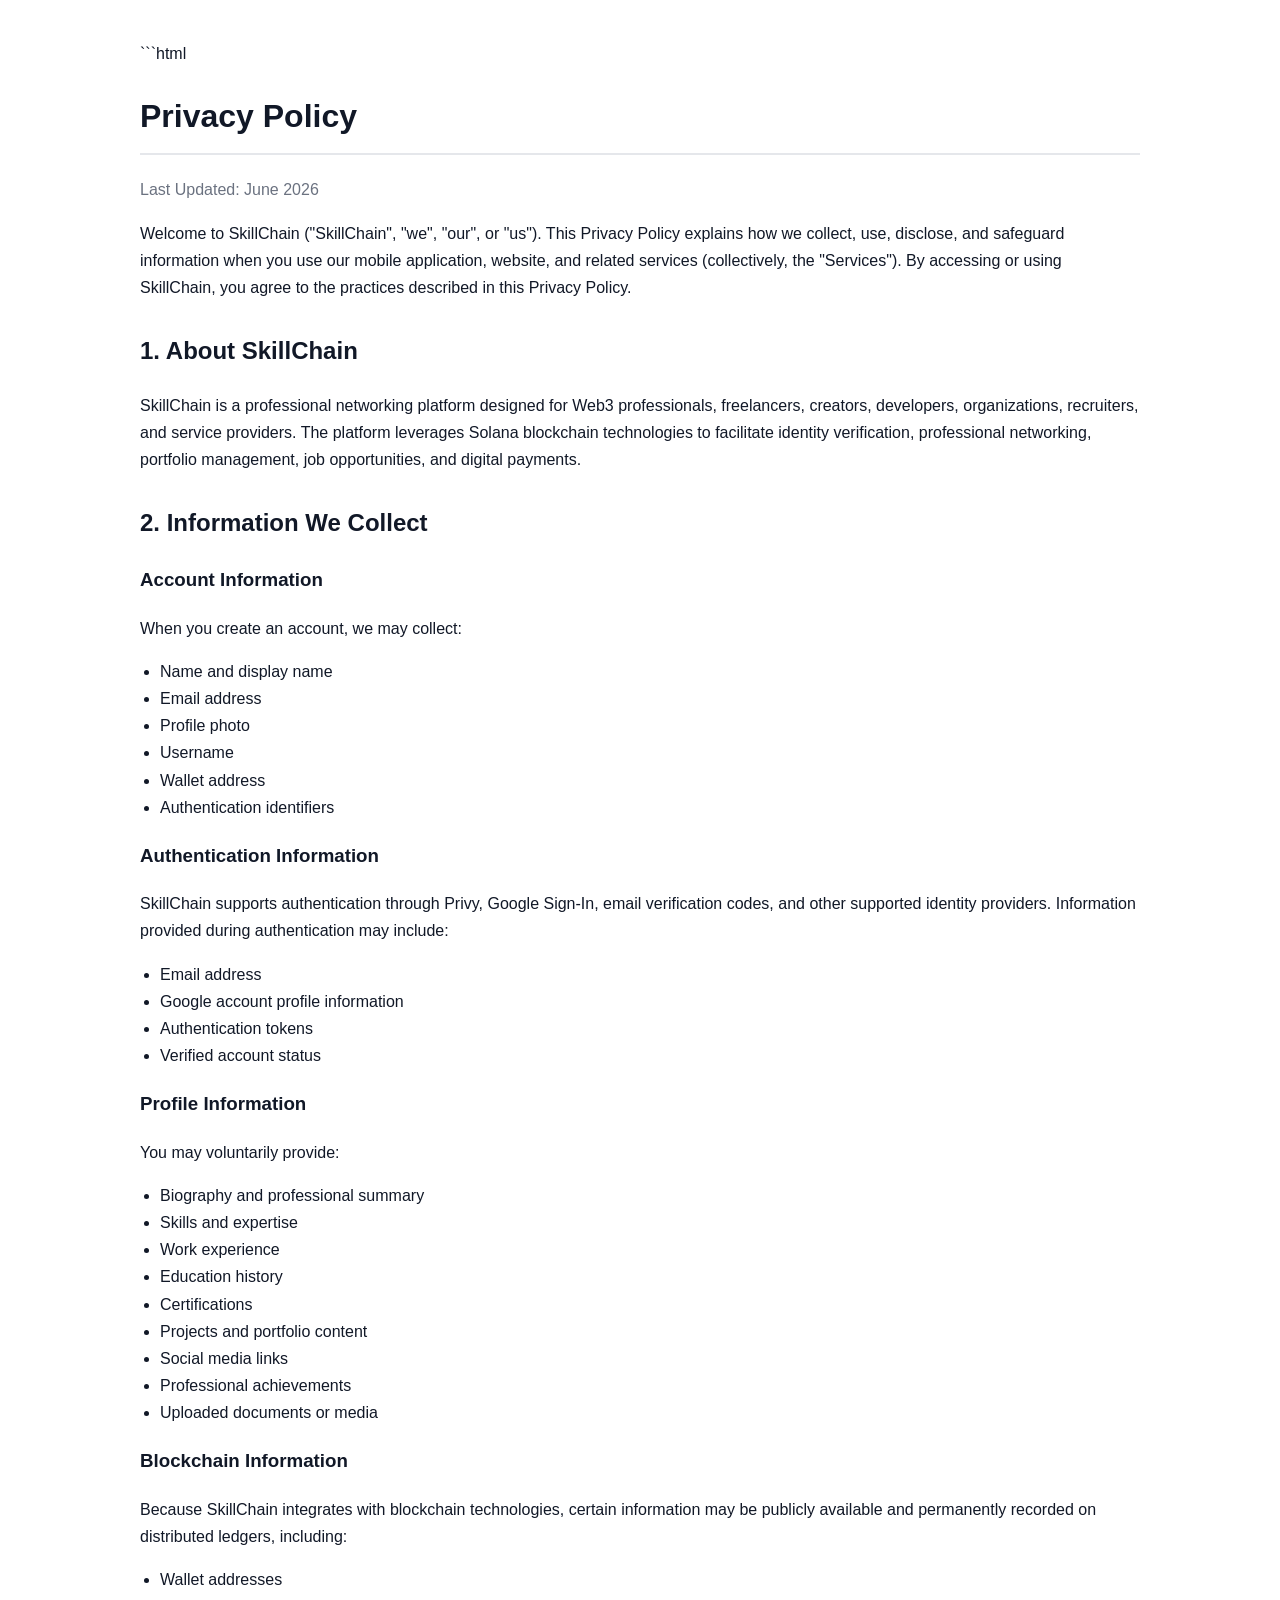
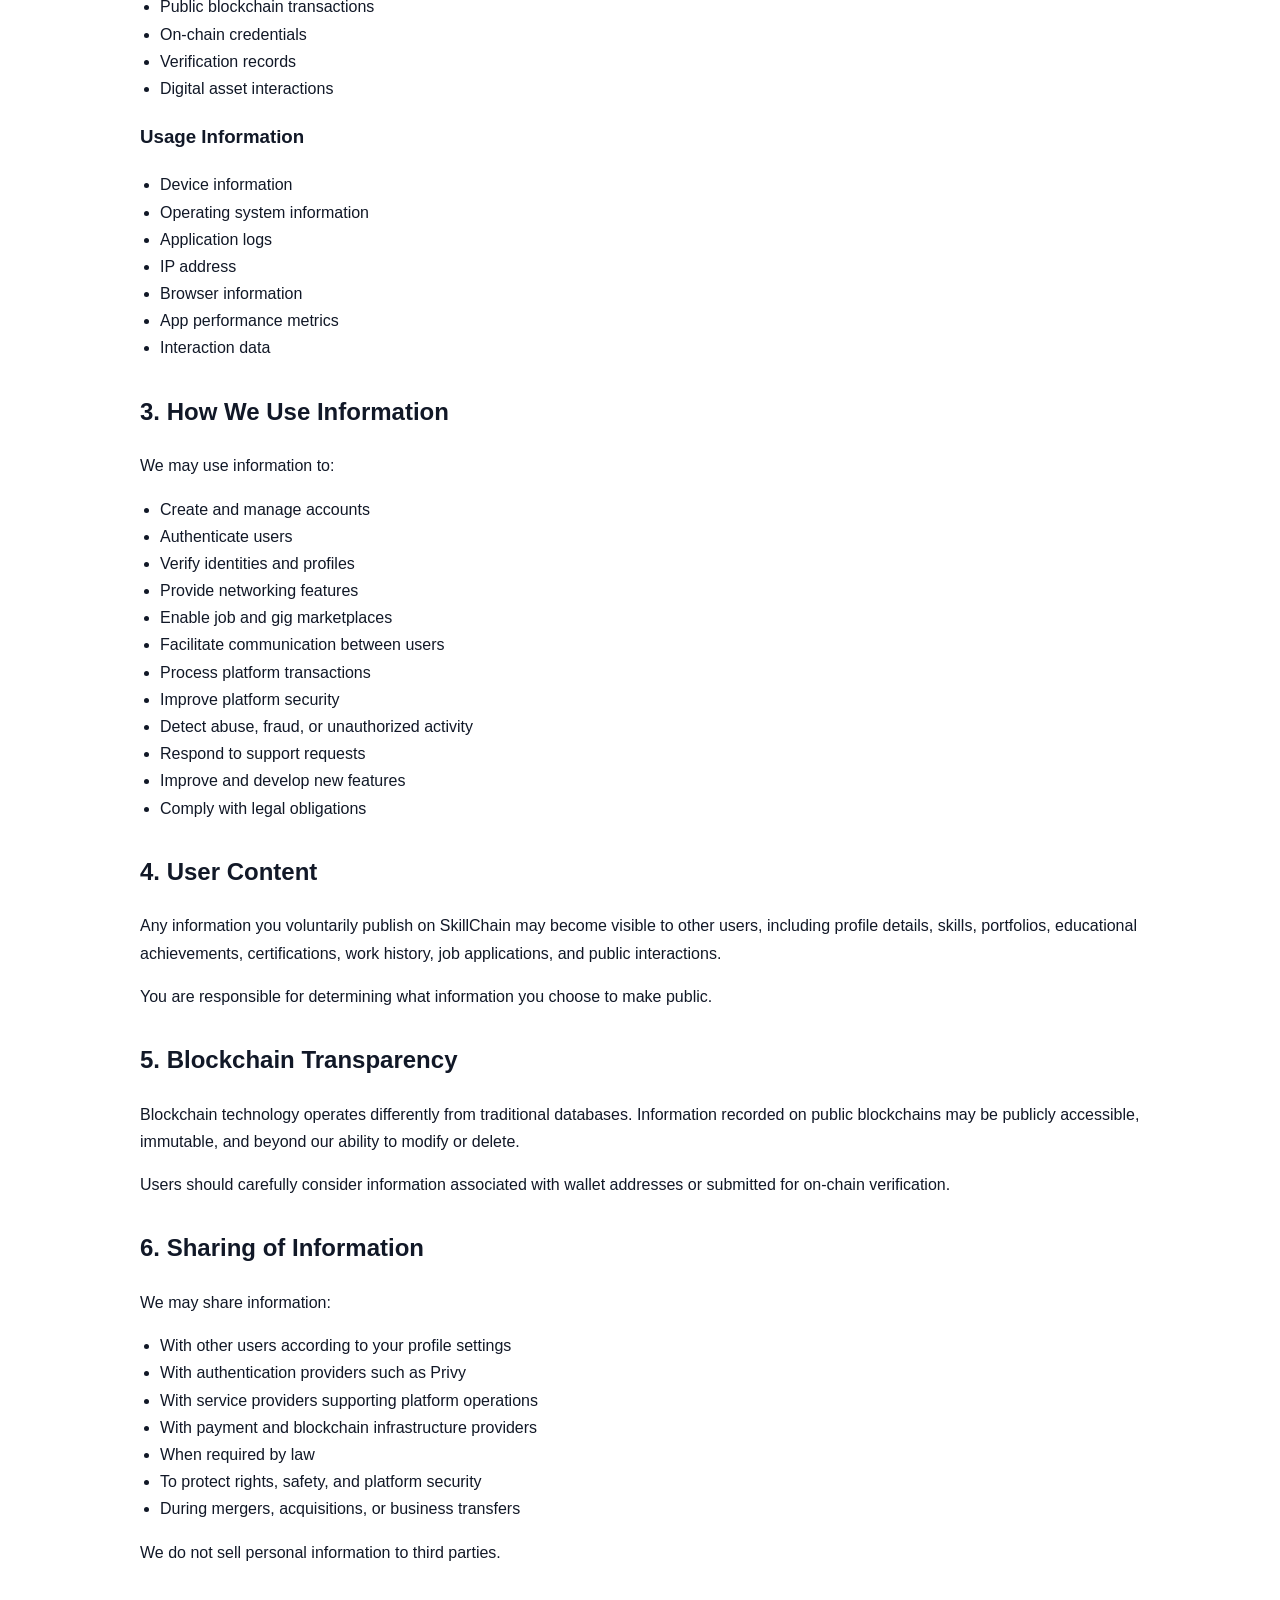
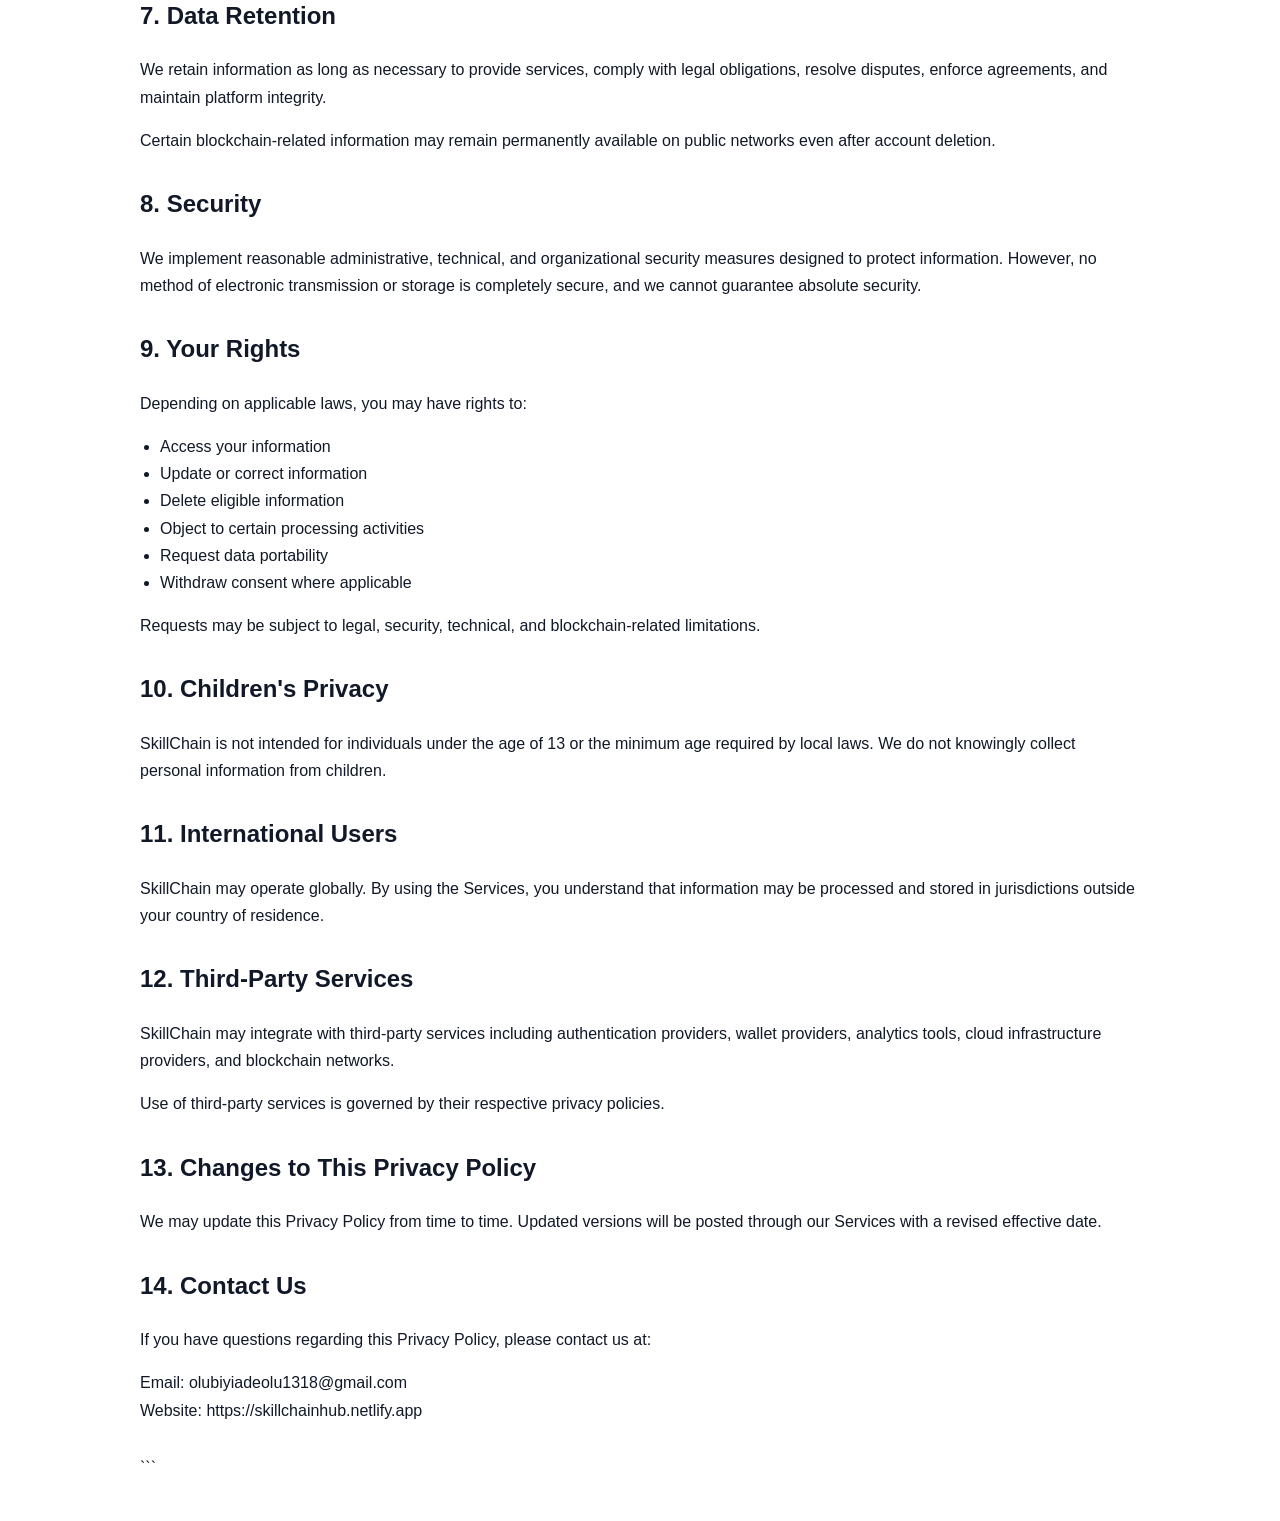
==== privacy.html @ c0cd7b28 "Create privacy.html" ====
```html
<!DOCTYPE html>
<html lang="en">
<head>
<meta charset="UTF-8">
<meta name="viewport" content="width=device-width, initial-scale=1.0">
<title>Privacy Policy | SkillChain</title>

<style>
body{
    font-family: Arial, sans-serif;
    max-width: 1000px;
    margin: 0 auto;
    padding: 40px 20px;
    line-height: 1.7;
    color: #111827;
}
h1,h2{
    color:#111827;
}
h1{
    border-bottom:2px solid #e5e7eb;
    padding-bottom:10px;
}
section{
    margin:30px 0;
}
ul{
    padding-left:20px;
}
.updated{
    color:#6b7280;
}
</style>
</head>
<body>

<h1>Privacy Policy</h1>

<p class="updated">
Last Updated: June 2026
</p>

<p>
Welcome to SkillChain ("SkillChain", "we", "our", or "us"). This Privacy Policy
explains how we collect, use, disclose, and safeguard information when you use
our mobile application, website, and related services (collectively, the "Services").
By accessing or using SkillChain, you agree to the practices described in this Privacy Policy.
</p>

<section>
<h2>1. About SkillChain</h2>

<p>
SkillChain is a professional networking platform designed for Web3 professionals,
freelancers, creators, developers, organizations, recruiters, and service providers.
The platform leverages Solana blockchain technologies to facilitate identity verification,
professional networking, portfolio management, job opportunities, and digital payments.
</p>
</section>

<section>
<h2>2. Information We Collect</h2>

<h3>Account Information</h3>

<p>When you create an account, we may collect:</p>

<ul>
<li>Name and display name</li>
<li>Email address</li>
<li>Profile photo</li>
<li>Username</li>
<li>Wallet address</li>
<li>Authentication identifiers</li>
</ul>

<h3>Authentication Information</h3>

<p>
SkillChain supports authentication through Privy, Google Sign-In,
email verification codes, and other supported identity providers.
Information provided during authentication may include:
</p>

<ul>
<li>Email address</li>
<li>Google account profile information</li>
<li>Authentication tokens</li>
<li>Verified account status</li>
</ul>

<h3>Profile Information</h3>

<p>
You may voluntarily provide:
</p>

<ul>
<li>Biography and professional summary</li>
<li>Skills and expertise</li>
<li>Work experience</li>
<li>Education history</li>
<li>Certifications</li>
<li>Projects and portfolio content</li>
<li>Social media links</li>
<li>Professional achievements</li>
<li>Uploaded documents or media</li>
</ul>

<h3>Blockchain Information</h3>

<p>
Because SkillChain integrates with blockchain technologies,
certain information may be publicly available and permanently recorded
on distributed ledgers, including:
</p>

<ul>
<li>Wallet addresses</li>
<li>Public blockchain transactions</li>
<li>On-chain credentials</li>
<li>Verification records</li>
<li>Digital asset interactions</li>
</ul>

<h3>Usage Information</h3>

<ul>
<li>Device information</li>
<li>Operating system information</li>
<li>Application logs</li>
<li>IP address</li>
<li>Browser information</li>
<li>App performance metrics</li>
<li>Interaction data</li>
</ul>

</section>

<section>
<h2>3. How We Use Information</h2>

<p>We may use information to:</p>

<ul>
<li>Create and manage accounts</li>
<li>Authenticate users</li>
<li>Verify identities and profiles</li>
<li>Provide networking features</li>
<li>Enable job and gig marketplaces</li>
<li>Facilitate communication between users</li>
<li>Process platform transactions</li>
<li>Improve platform security</li>
<li>Detect abuse, fraud, or unauthorized activity</li>
<li>Respond to support requests</li>
<li>Improve and develop new features</li>
<li>Comply with legal obligations</li>
</ul>

</section>

<section>
<h2>4. User Content</h2>

<p>
Any information you voluntarily publish on SkillChain may become visible
to other users, including profile details, skills, portfolios,
educational achievements, certifications, work history,
job applications, and public interactions.
</p>

<p>
You are responsible for determining what information you choose to make public.
</p>

</section>

<section>
<h2>5. Blockchain Transparency</h2>

<p>
Blockchain technology operates differently from traditional databases.
Information recorded on public blockchains may be publicly accessible,
immutable, and beyond our ability to modify or delete.
</p>

<p>
Users should carefully consider information associated with wallet addresses
or submitted for on-chain verification.
</p>

</section>

<section>
<h2>6. Sharing of Information</h2>

<p>We may share information:</p>

<ul>
<li>With other users according to your profile settings</li>
<li>With authentication providers such as Privy</li>
<li>With service providers supporting platform operations</li>
<li>With payment and blockchain infrastructure providers</li>
<li>When required by law</li>
<li>To protect rights, safety, and platform security</li>
<li>During mergers, acquisitions, or business transfers</li>
</ul>

<p>
We do not sell personal information to third parties.
</p>

</section>

<section>
<h2>7. Data Retention</h2>

<p>
We retain information as long as necessary to provide services,
comply with legal obligations, resolve disputes,
enforce agreements, and maintain platform integrity.
</p>

<p>
Certain blockchain-related information may remain permanently available
on public networks even after account deletion.
</p>

</section>

<section>
<h2>8. Security</h2>

<p>
We implement reasonable administrative, technical, and organizational
security measures designed to protect information.
However, no method of electronic transmission or storage is completely secure,
and we cannot guarantee absolute security.
</p>

</section>

<section>
<h2>9. Your Rights</h2>

<p>Depending on applicable laws, you may have rights to:</p>

<ul>
<li>Access your information</li>
<li>Update or correct information</li>
<li>Delete eligible information</li>
<li>Object to certain processing activities</li>
<li>Request data portability</li>
<li>Withdraw consent where applicable</li>
</ul>

<p>
Requests may be subject to legal, security,
technical, and blockchain-related limitations.
</p>

</section>

<section>
<h2>10. Children's Privacy</h2>

<p>
SkillChain is not intended for individuals under the age of 13
or the minimum age required by local laws.
We do not knowingly collect personal information from children.
</p>

</section>

<section>
<h2>11. International Users</h2>

<p>
SkillChain may operate globally.
By using the Services, you understand that information may be processed
and stored in jurisdictions outside your country of residence.
</p>

</section>

<section>
<h2>12. Third-Party Services</h2>

<p>
SkillChain may integrate with third-party services including authentication providers,
wallet providers, analytics tools, cloud infrastructure providers,
and blockchain networks.
</p>

<p>
Use of third-party services is governed by their respective privacy policies.
</p>

</section>

<section>
<h2>13. Changes to This Privacy Policy</h2>

<p>
We may update this Privacy Policy from time to time.
Updated versions will be posted through our Services with a revised effective date.
</p>

</section>

<section>
<h2>14. Contact Us</h2>

<p>
If you have questions regarding this Privacy Policy,
please contact us at:
</p>

<p>
Email: olubiyiadeolu1318@gmail.com<br>
Website: https://skillchainhub.netlify.app
</p>

</section>

</body>
</html>
```
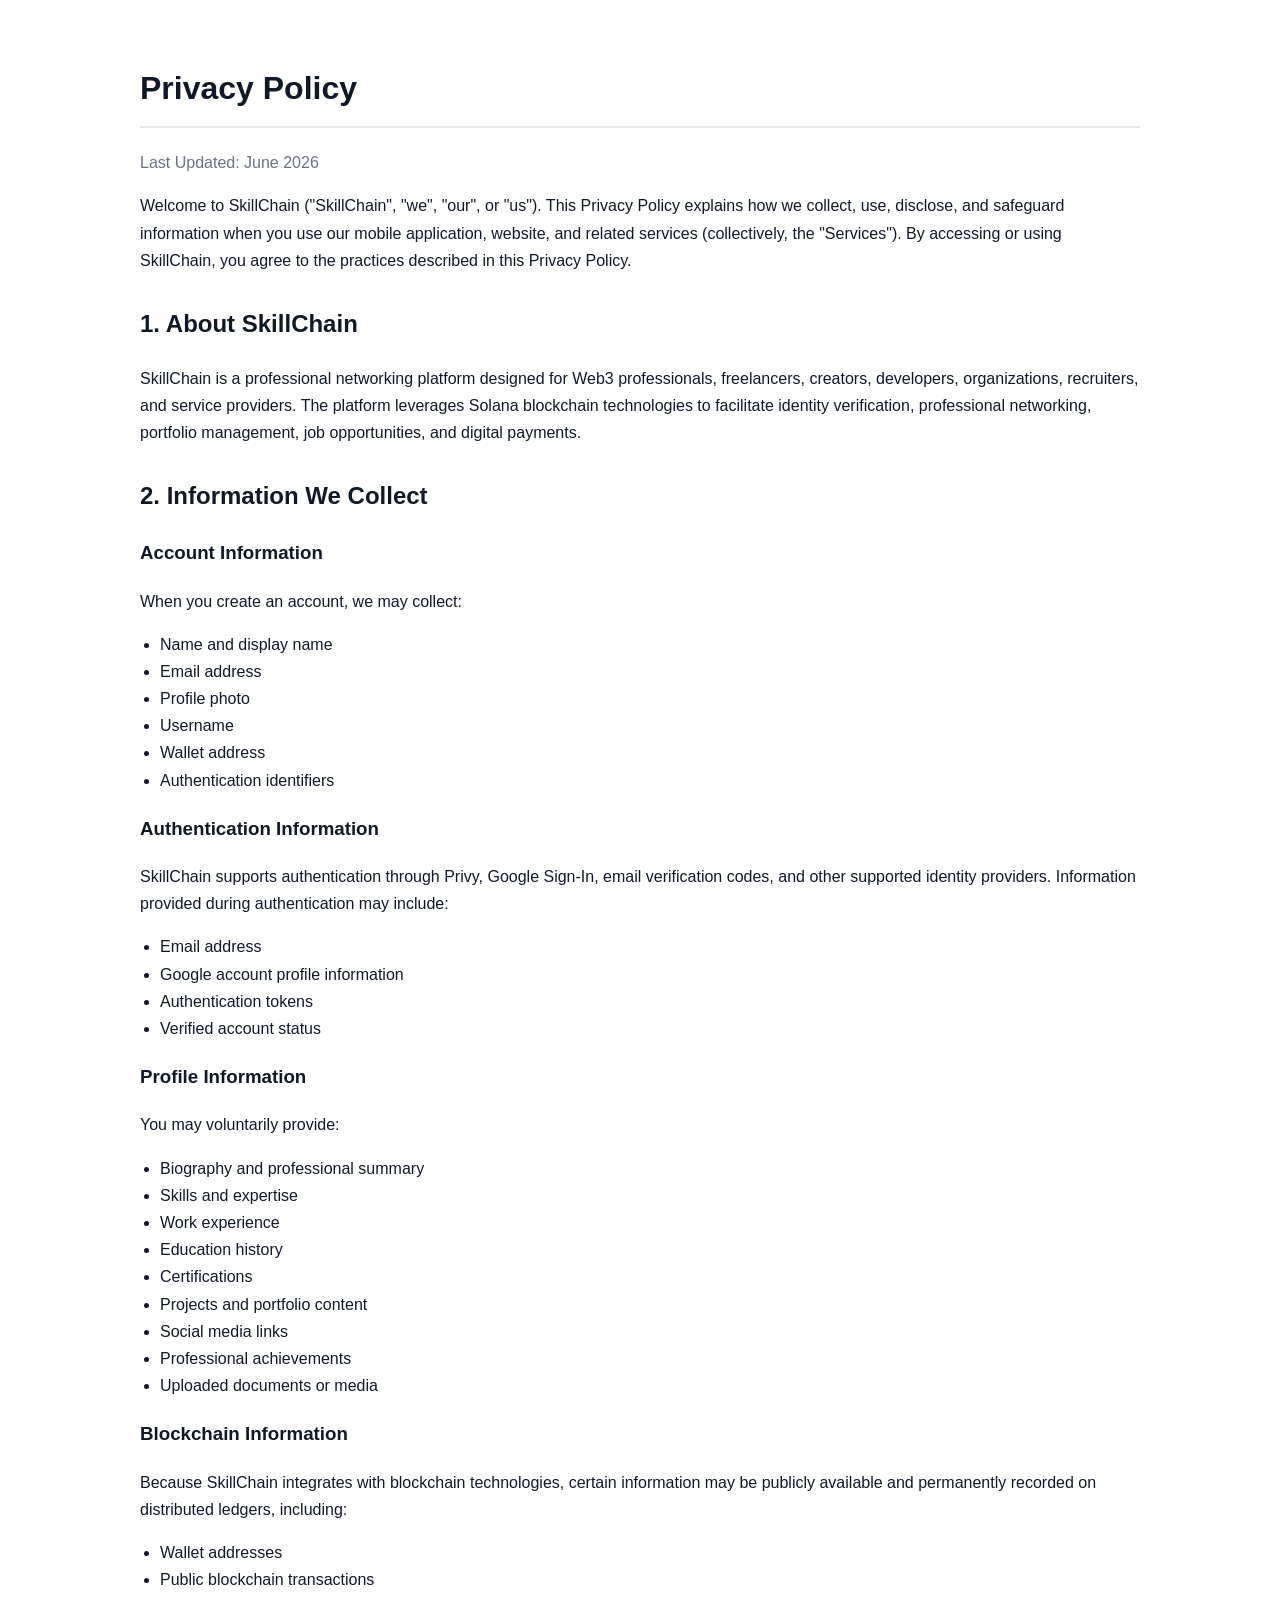
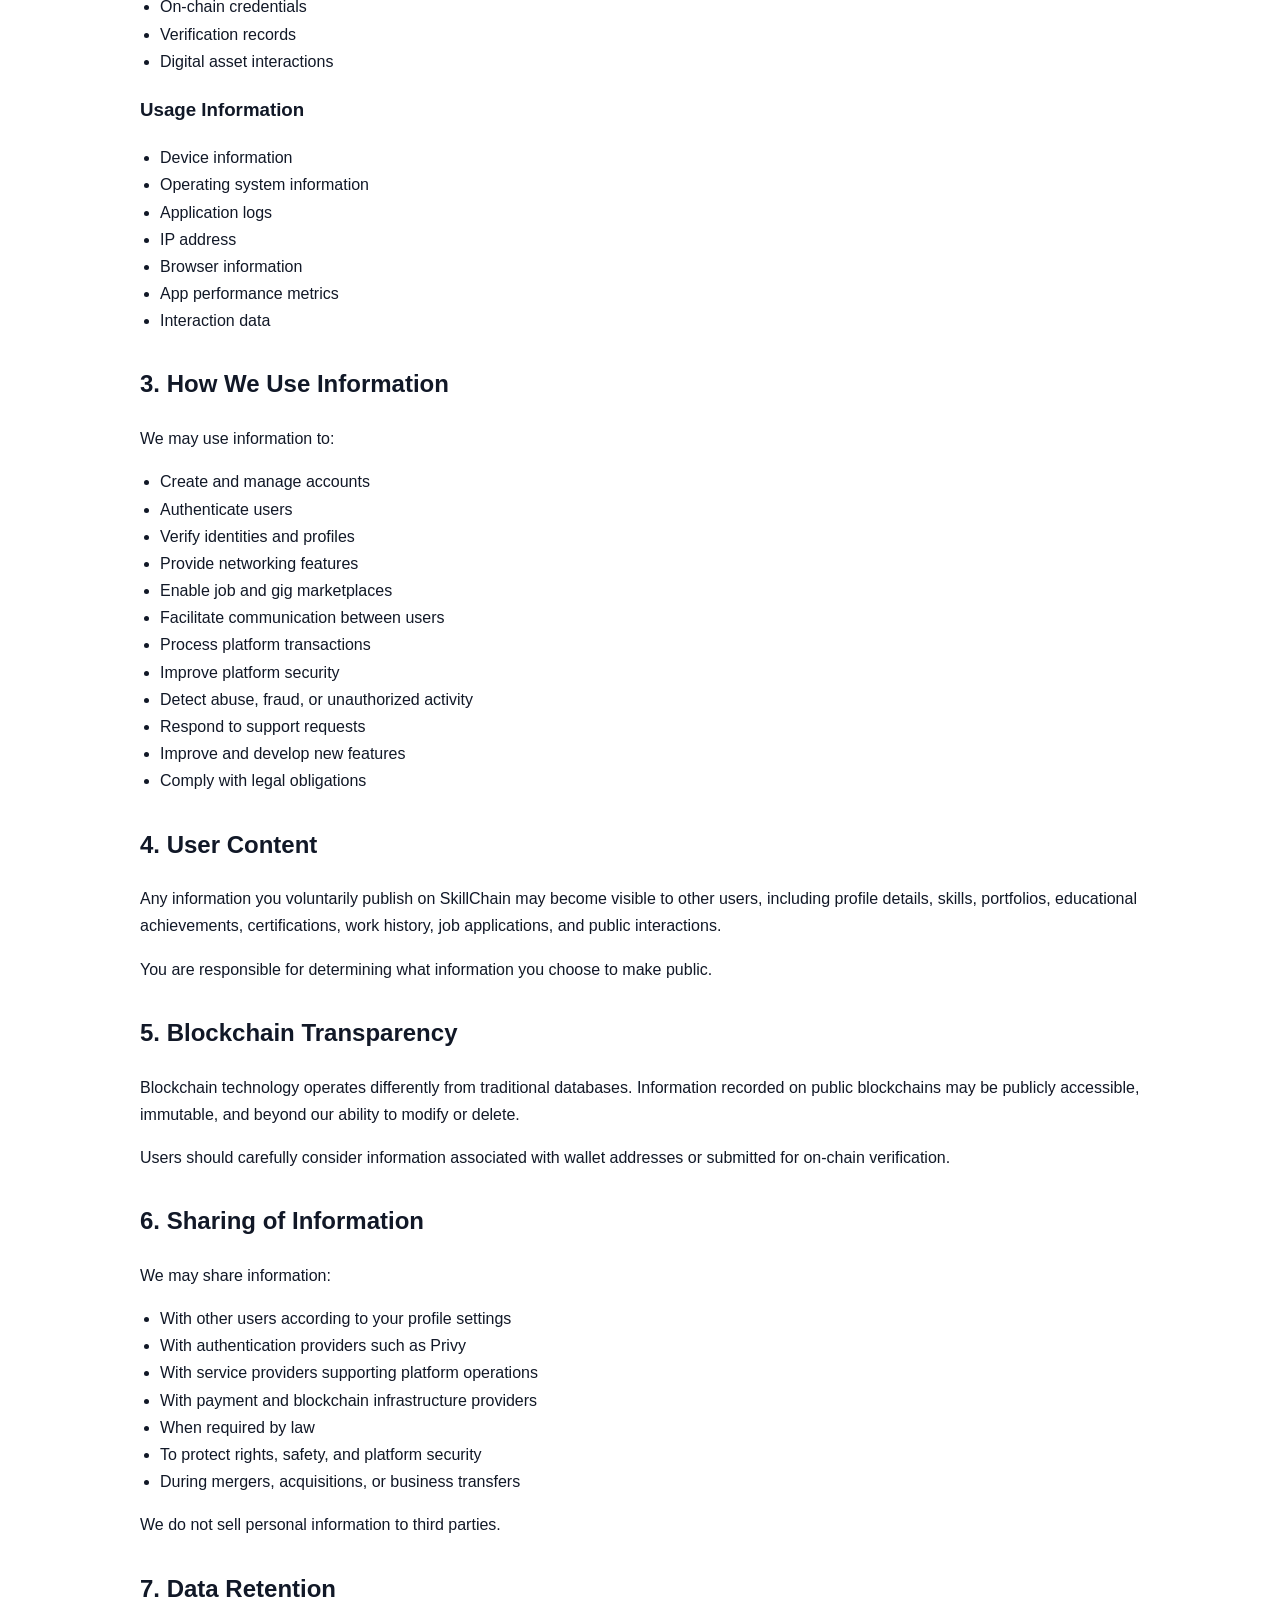
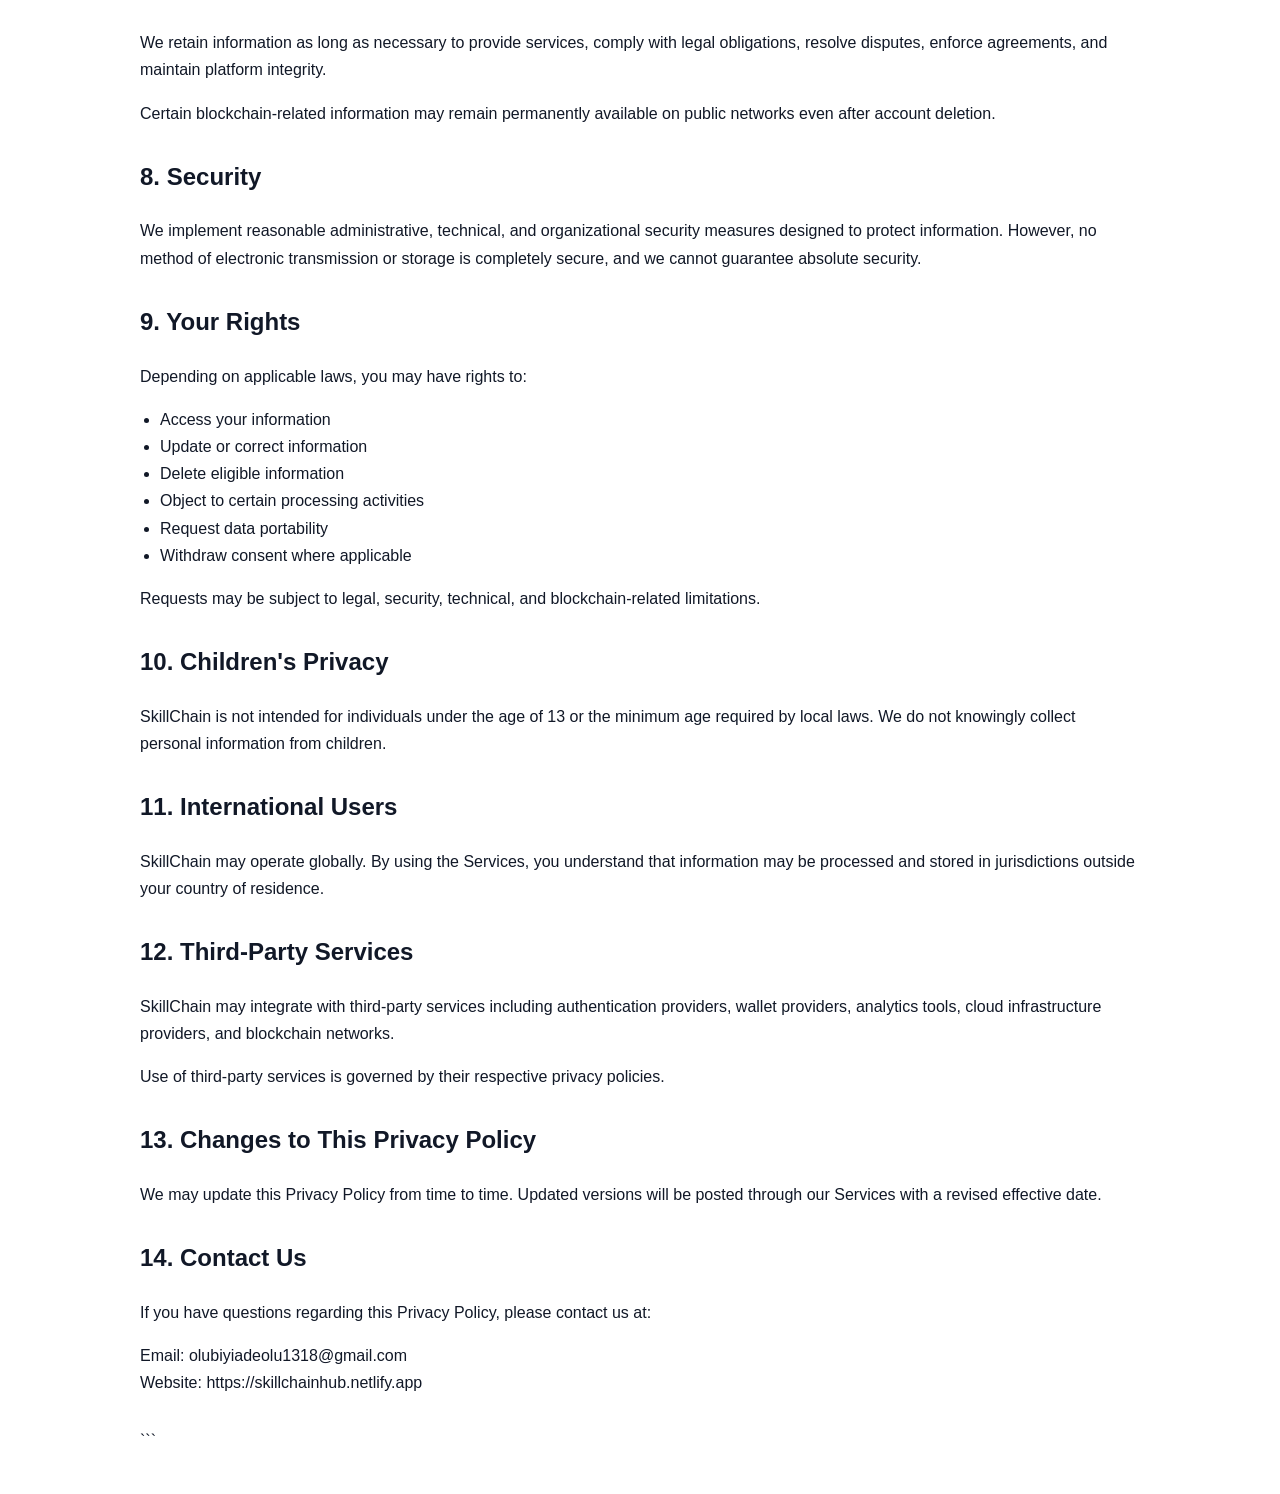
==== commit 1f224bfd: "Update privacy.html" ====
--- a/privacy.html
+++ b/privacy.html
@@ -1,4 +1,3 @@
-```html
 <!DOCTYPE html>
 <html lang="en">
 <head>
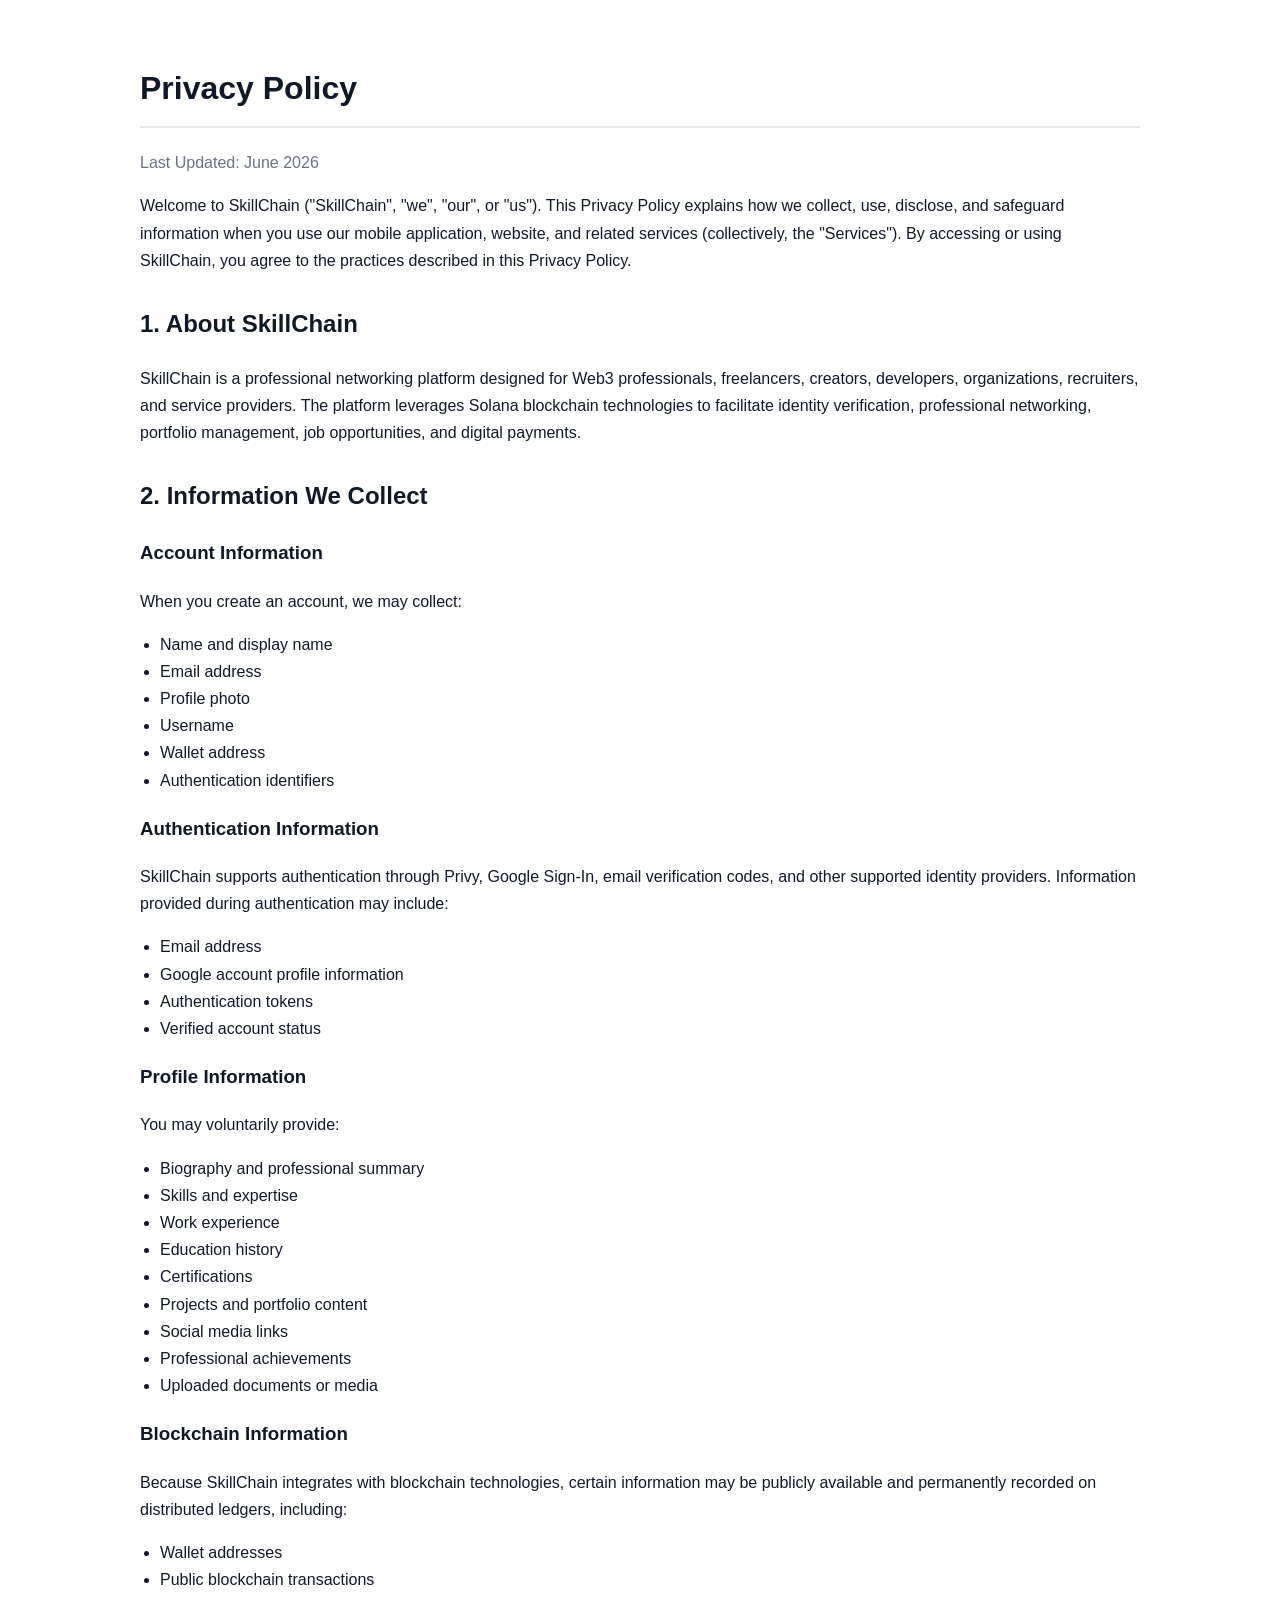
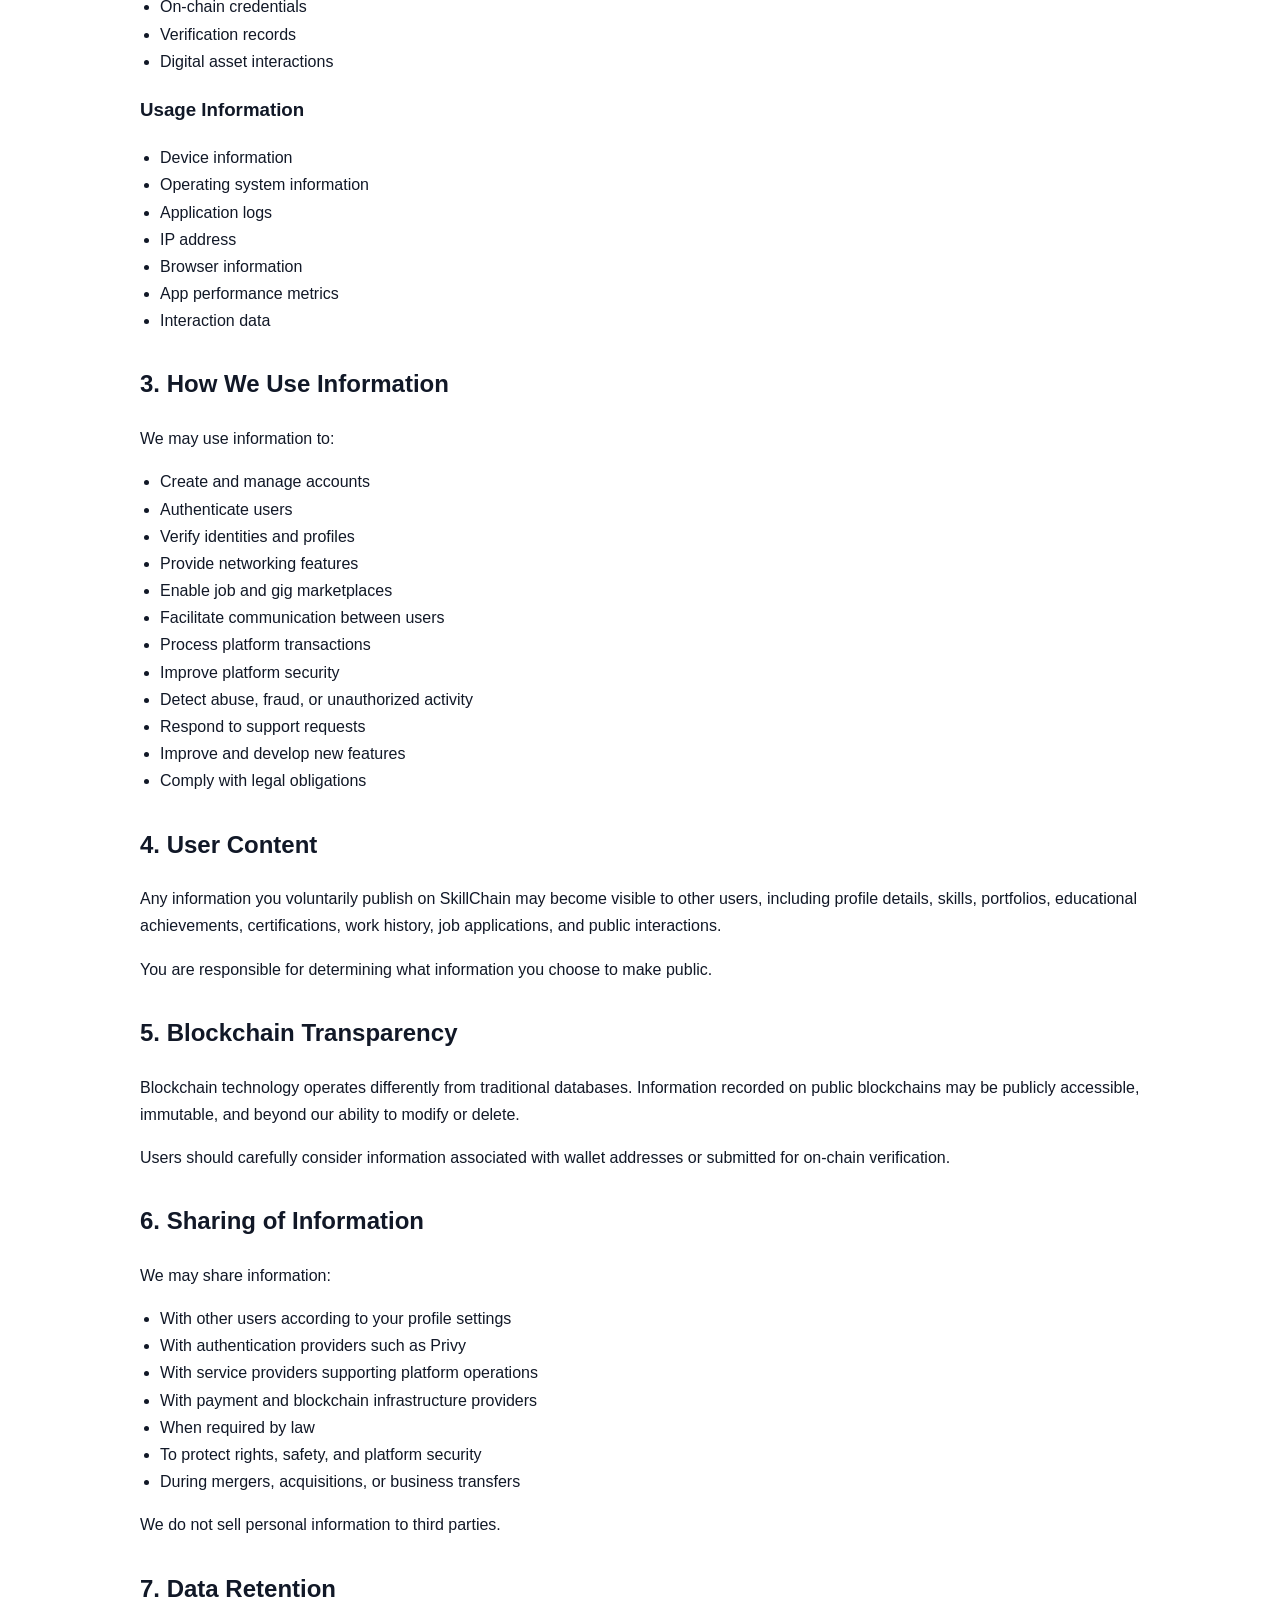
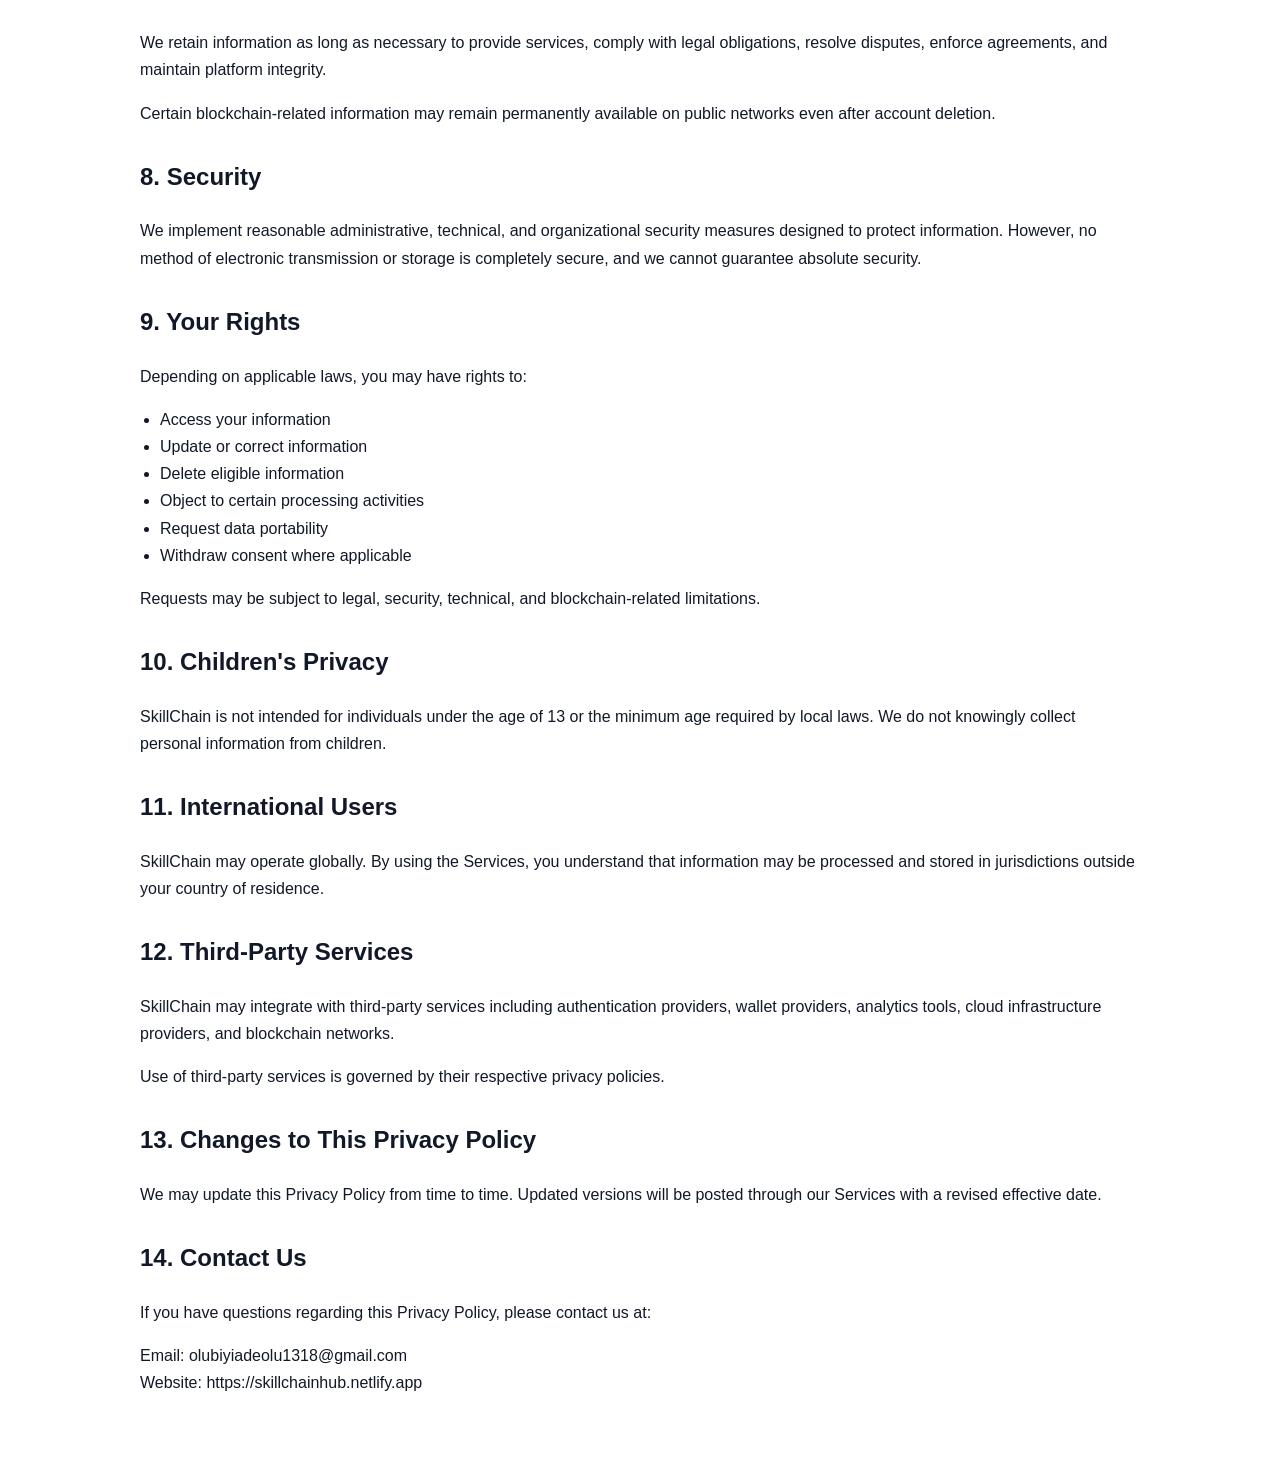
==== commit cb06f530: "Update privacy.html" ====
--- a/privacy.html
+++ b/privacy.html
@@ -325,4 +325,3 @@
 
 </body>
 </html>
-```
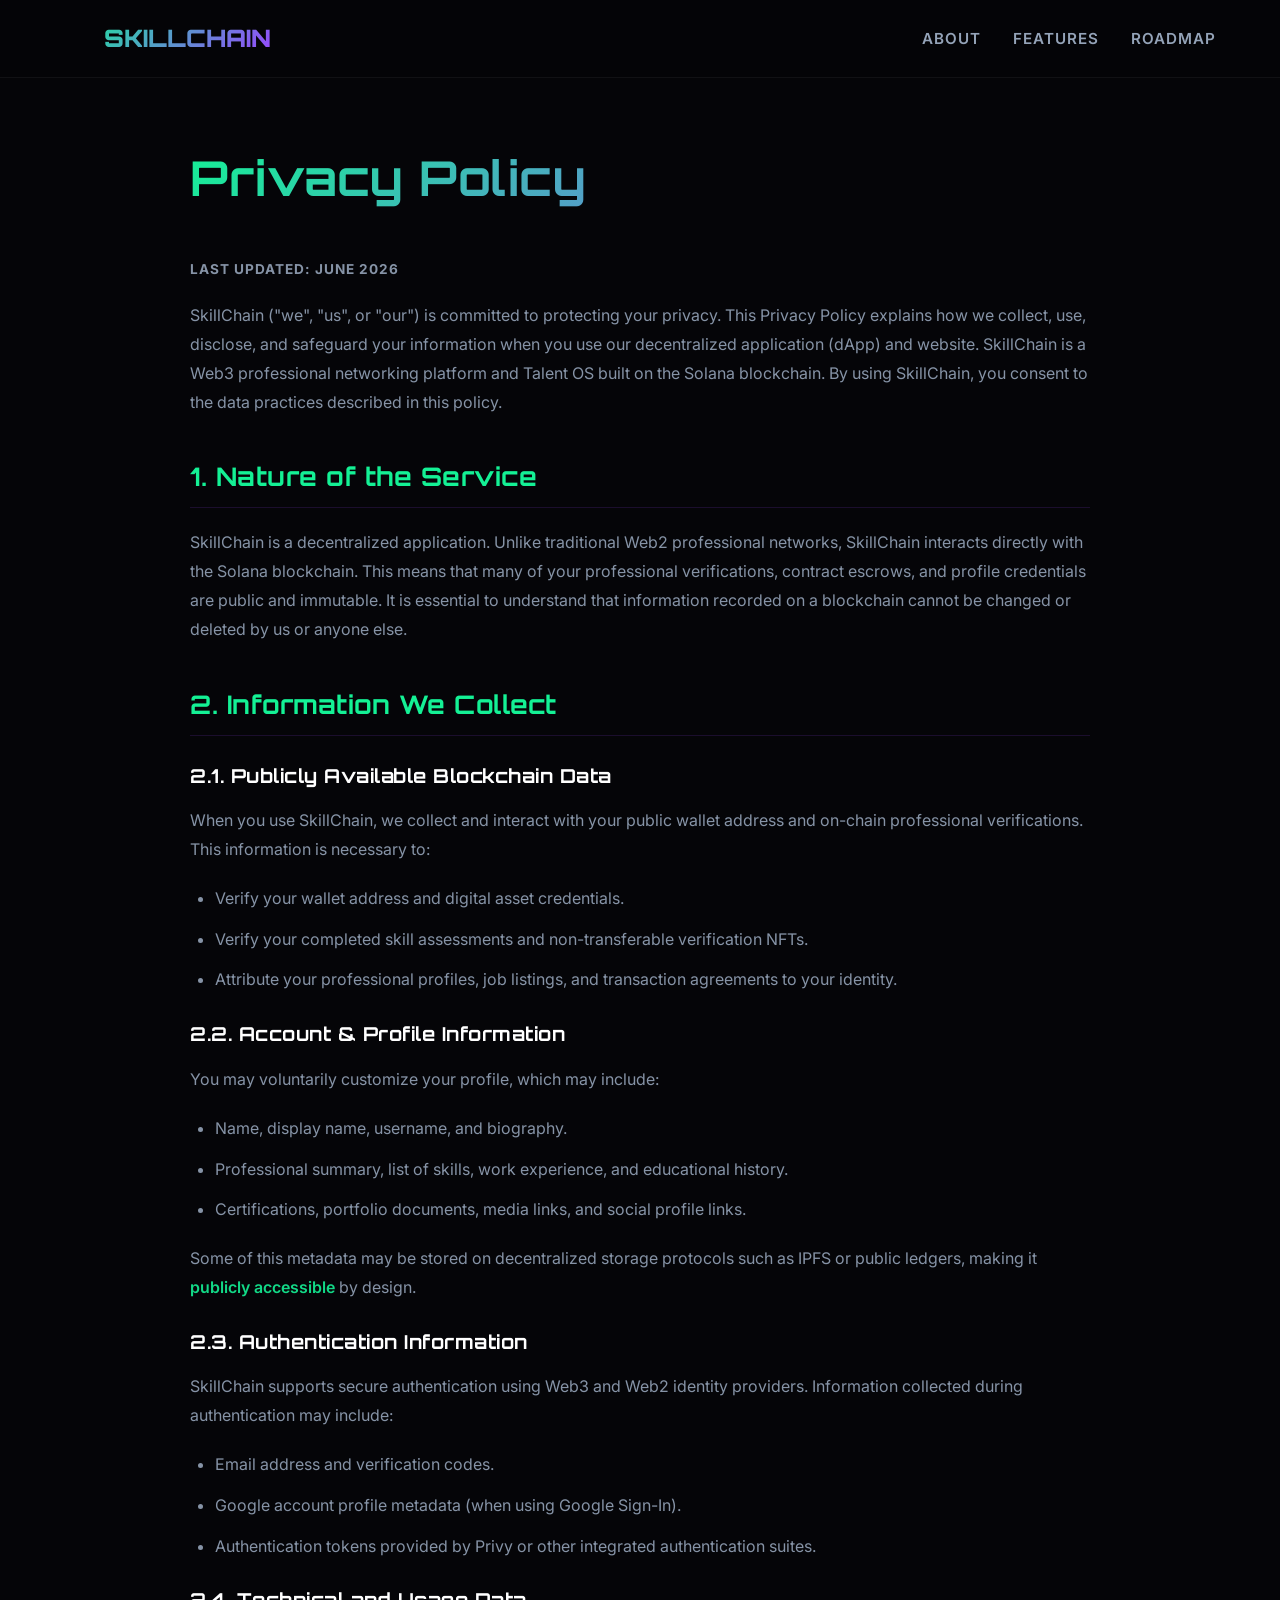
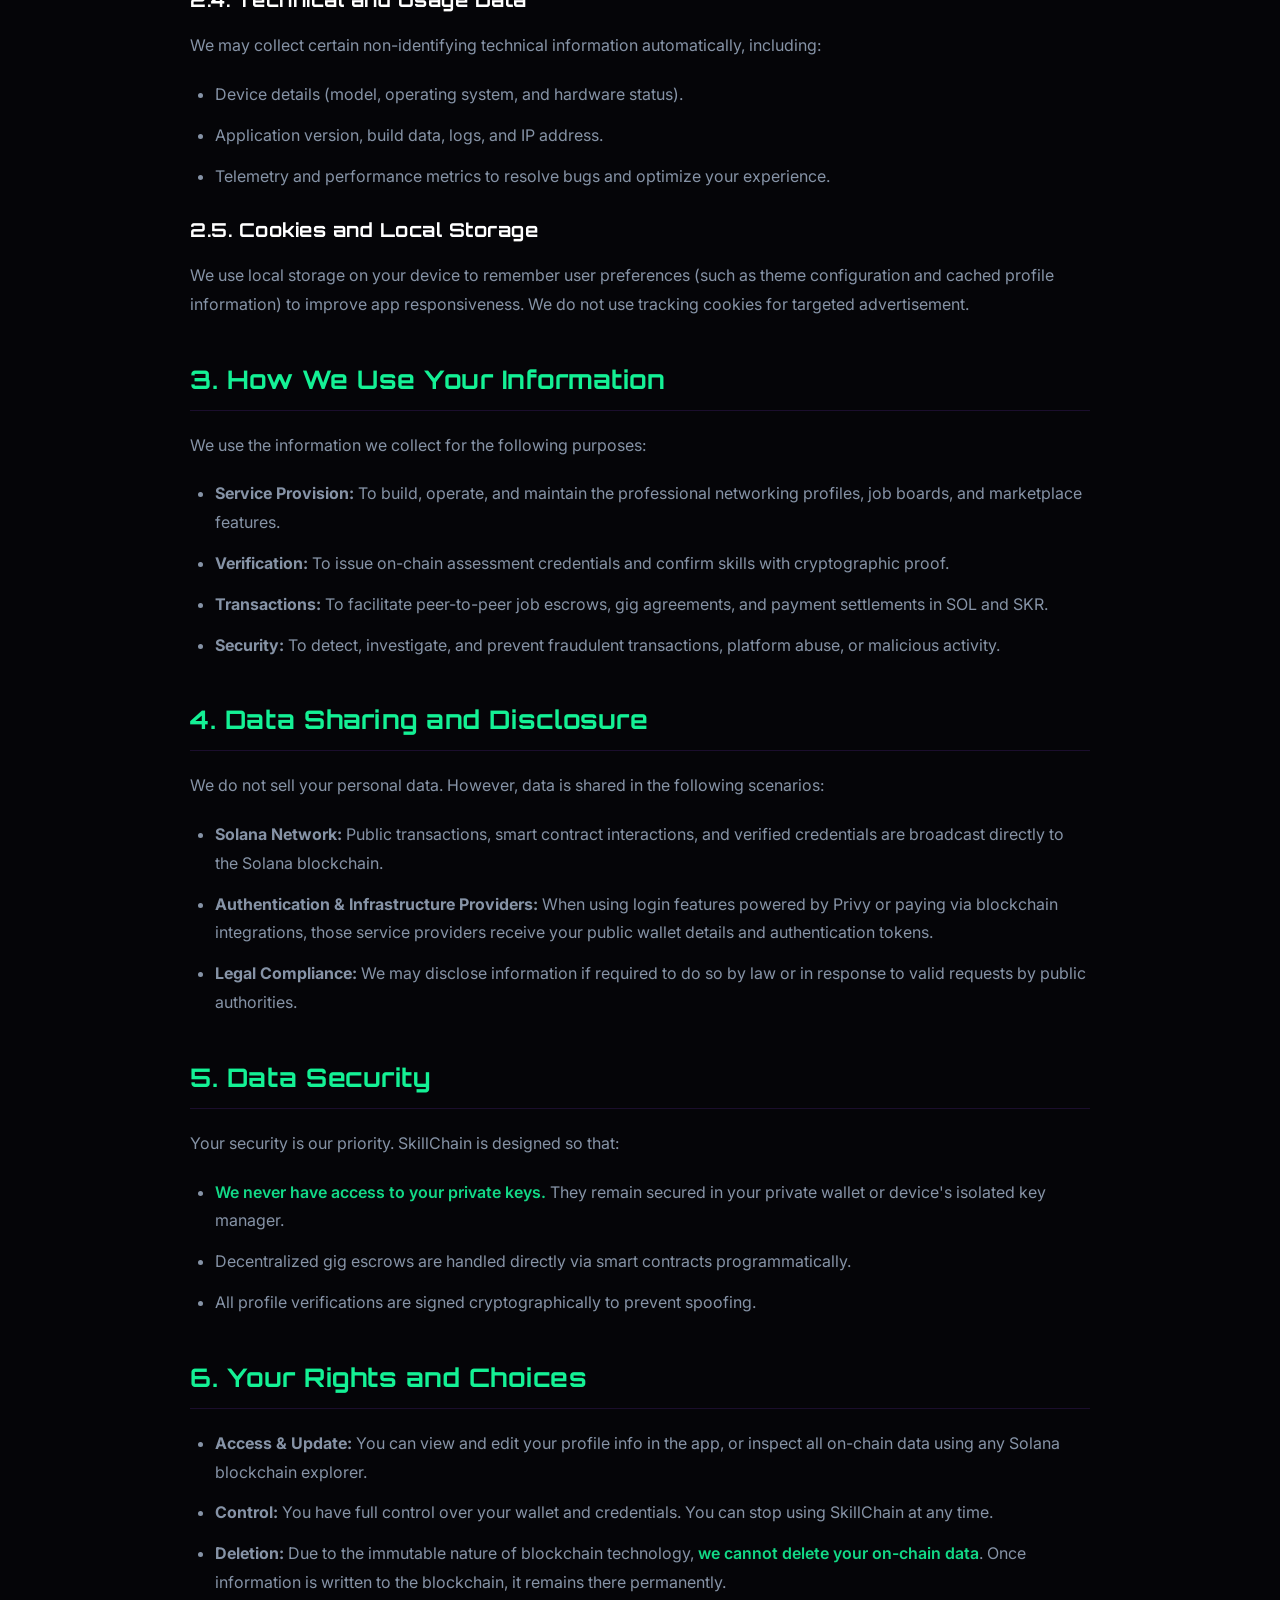
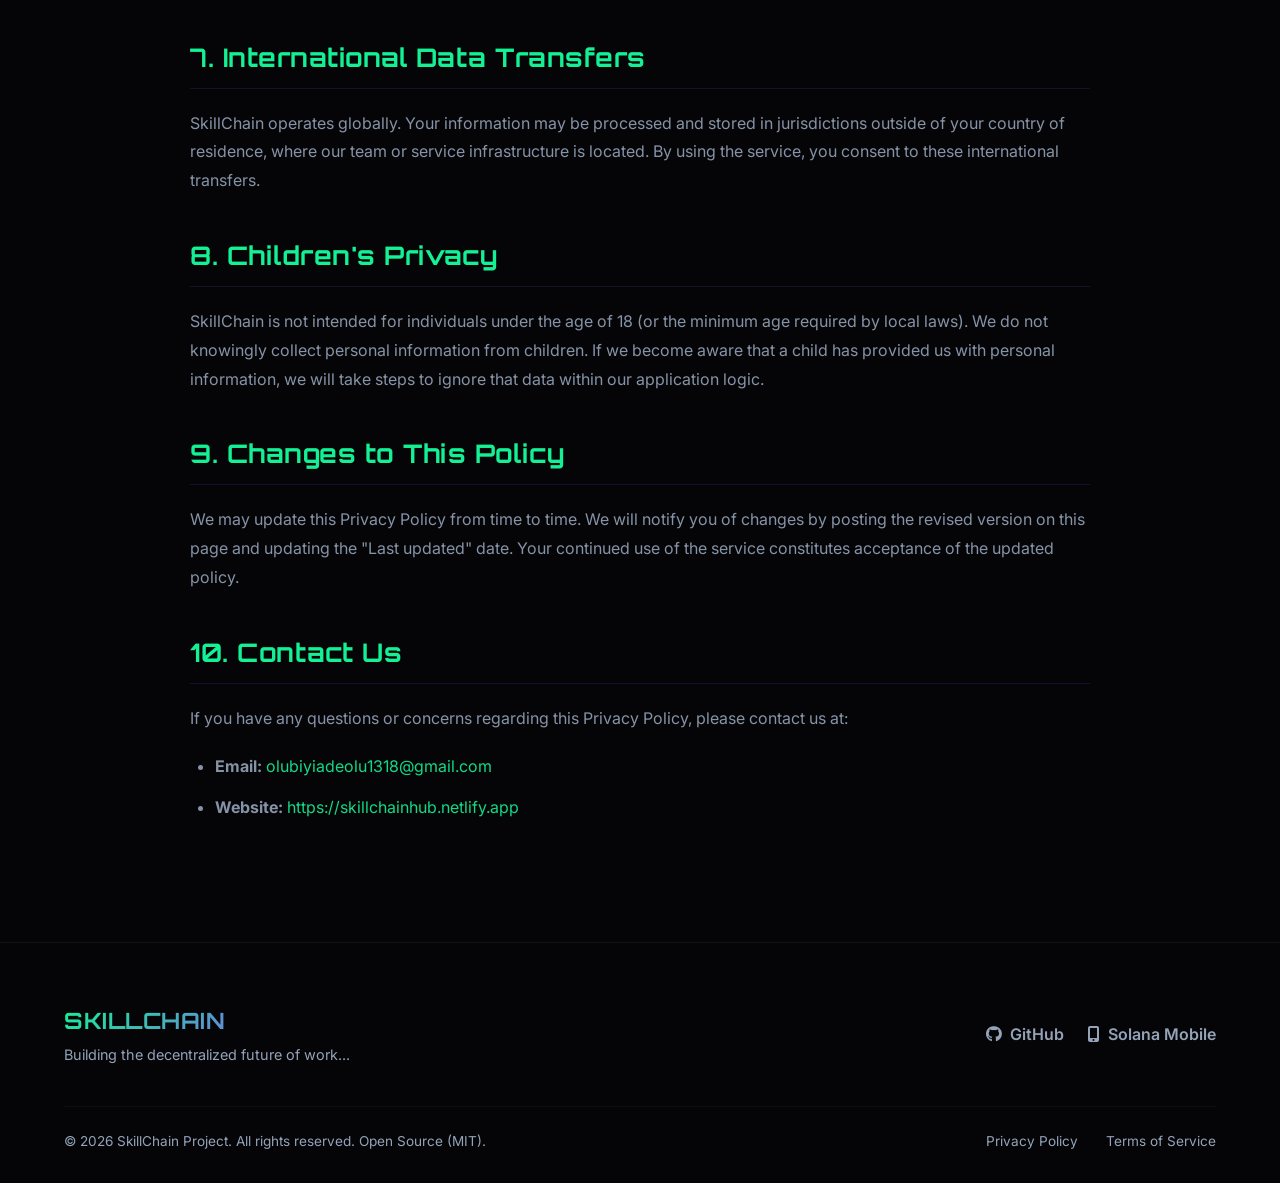
==== commit e473dfb3: "Replace website with Antigravity version" ====
--- a/privacy.html
+++ b/privacy.html
@@ -1,327 +1,215 @@
 <!DOCTYPE html>
 <html lang="en">
 <head>
-<meta charset="UTF-8">
-<meta name="viewport" content="width=device-width, initial-scale=1.0">
-<title>Privacy Policy | SkillChain</title>
-
-<style>
-body{
-    font-family: Arial, sans-serif;
-    max-width: 1000px;
-    margin: 0 auto;
-    padding: 40px 20px;
-    line-height: 1.7;
-    color: #111827;
-}
-h1,h2{
-    color:#111827;
-}
-h1{
-    border-bottom:2px solid #e5e7eb;
-    padding-bottom:10px;
-}
-section{
-    margin:30px 0;
-}
-ul{
-    padding-left:20px;
-}
-.updated{
-    color:#6b7280;
-}
-</style>
+    <meta charset="UTF-8">
+    <meta name="viewport" content="width=device-width, initial-scale=1.0">
+    <title>Privacy Policy | SkillChain</title>
+    <link rel="stylesheet" href="css/style.css">
+    <link rel="icon" type="image/png" href="favicon.png">
+    <!-- Google Fonts -->
+    <link rel="preconnect" href="https://fonts.googleapis.com">
+    <link rel="preconnect" href="https://fonts.gstatic.com" crossorigin>
+    <link href="https://fonts.googleapis.com/css2?family=Inter:wght@400;600;700&family=Orbitron:wght@500;700;900&display=swap" rel="stylesheet">
+    <!-- Font Awesome for Icons -->
+    <link rel="stylesheet" href="https://cdnjs.cloudflare.com/ajax/libs/font-awesome/6.5.2/css/all.min.css">
+    <style>
+        .policy-content {
+            padding-top: 140px;
+            max-width: 900px;
+            margin: 0 auto;
+        }
+        .policy-content h1 {
+            font-family: var(--font-heading);
+            margin-bottom: 40px;
+            background: var(--gradient-primary);
+            -webkit-background-clip: text;
+            -webkit-text-fill-color: transparent;
+            font-size: clamp(2rem, 5vw, 3rem);
+        }
+        .policy-content h2 {
+            font-family: var(--font-heading);
+            margin: 40px 0 20px;
+            color: var(--solana-green);
+            font-size: 1.6rem;
+            border-bottom: 1px solid var(--card-border);
+            padding-bottom: 10px;
+        }
+        .policy-content h3 {
+            font-family: var(--font-heading);
+            margin: 25px 0 15px;
+            color: #fff;
+            font-size: 1.2rem;
+        }
+        .policy-content p, .policy-content ul {
+            margin-bottom: 20px;
+            opacity: 0.9;
+            line-height: 1.8;
+            color: var(--text-muted);
+        }
+        .policy-content ul {
+            padding-left: 25px;
+        }
+        .policy-content li {
+            margin-bottom: 12px;
+            color: var(--text-muted);
+        }
+        .highlight {
+            color: var(--solana-green);
+            font-weight: 600;
+        }
+        .updated {
+            color: var(--solana-purple);
+            font-weight: bold;
+            text-transform: uppercase;
+            letter-spacing: 1px;
+            font-size: 0.85rem;
+            margin-bottom: 30px;
+        }
+    </style>
 </head>
 <body>
 
-<h1>Privacy Policy</h1>
-
-<p class="updated">
-Last Updated: June 2026
-</p>
-
-<p>
-Welcome to SkillChain ("SkillChain", "we", "our", or "us"). This Privacy Policy
-explains how we collect, use, disclose, and safeguard information when you use
-our mobile application, website, and related services (collectively, the "Services").
-By accessing or using SkillChain, you agree to the practices described in this Privacy Policy.
-</p>
-
-<section>
-<h2>1. About SkillChain</h2>
-
-<p>
-SkillChain is a professional networking platform designed for Web3 professionals,
-freelancers, creators, developers, organizations, recruiters, and service providers.
-The platform leverages Solana blockchain technologies to facilitate identity verification,
-professional networking, portfolio management, job opportunities, and digital payments.
-</p>
-</section>
-
-<section>
-<h2>2. Information We Collect</h2>
-
-<h3>Account Information</h3>
-
-<p>When you create an account, we may collect:</p>
-
-<ul>
-<li>Name and display name</li>
-<li>Email address</li>
-<li>Profile photo</li>
-<li>Username</li>
-<li>Wallet address</li>
-<li>Authentication identifiers</li>
-</ul>
-
-<h3>Authentication Information</h3>
-
-<p>
-SkillChain supports authentication through Privy, Google Sign-In,
-email verification codes, and other supported identity providers.
-Information provided during authentication may include:
-</p>
-
-<ul>
-<li>Email address</li>
-<li>Google account profile information</li>
-<li>Authentication tokens</li>
-<li>Verified account status</li>
-</ul>
-
-<h3>Profile Information</h3>
-
-<p>
-You may voluntarily provide:
-</p>
-
-<ul>
-<li>Biography and professional summary</li>
-<li>Skills and expertise</li>
-<li>Work experience</li>
-<li>Education history</li>
-<li>Certifications</li>
-<li>Projects and portfolio content</li>
-<li>Social media links</li>
-<li>Professional achievements</li>
-<li>Uploaded documents or media</li>
-</ul>
-
-<h3>Blockchain Information</h3>
-
-<p>
-Because SkillChain integrates with blockchain technologies,
-certain information may be publicly available and permanently recorded
-on distributed ledgers, including:
-</p>
-
-<ul>
-<li>Wallet addresses</li>
-<li>Public blockchain transactions</li>
-<li>On-chain credentials</li>
-<li>Verification records</li>
-<li>Digital asset interactions</li>
-</ul>
-
-<h3>Usage Information</h3>
-
-<ul>
-<li>Device information</li>
-<li>Operating system information</li>
-<li>Application logs</li>
-<li>IP address</li>
-<li>Browser information</li>
-<li>App performance metrics</li>
-<li>Interaction data</li>
-</ul>
-
-</section>
-
-<section>
-<h2>3. How We Use Information</h2>
-
-<p>We may use information to:</p>
-
-<ul>
-<li>Create and manage accounts</li>
-<li>Authenticate users</li>
-<li>Verify identities and profiles</li>
-<li>Provide networking features</li>
-<li>Enable job and gig marketplaces</li>
-<li>Facilitate communication between users</li>
-<li>Process platform transactions</li>
-<li>Improve platform security</li>
-<li>Detect abuse, fraud, or unauthorized activity</li>
-<li>Respond to support requests</li>
-<li>Improve and develop new features</li>
-<li>Comply with legal obligations</li>
-</ul>
-
-</section>
-
-<section>
-<h2>4. User Content</h2>
-
-<p>
-Any information you voluntarily publish on SkillChain may become visible
-to other users, including profile details, skills, portfolios,
-educational achievements, certifications, work history,
-job applications, and public interactions.
-</p>
-
-<p>
-You are responsible for determining what information you choose to make public.
-</p>
-
-</section>
-
-<section>
-<h2>5. Blockchain Transparency</h2>
-
-<p>
-Blockchain technology operates differently from traditional databases.
-Information recorded on public blockchains may be publicly accessible,
-immutable, and beyond our ability to modify or delete.
-</p>
-
-<p>
-Users should carefully consider information associated with wallet addresses
-or submitted for on-chain verification.
-</p>
-
-</section>
-
-<section>
-<h2>6. Sharing of Information</h2>
-
-<p>We may share information:</p>
-
-<ul>
-<li>With other users according to your profile settings</li>
-<li>With authentication providers such as Privy</li>
-<li>With service providers supporting platform operations</li>
-<li>With payment and blockchain infrastructure providers</li>
-<li>When required by law</li>
-<li>To protect rights, safety, and platform security</li>
-<li>During mergers, acquisitions, or business transfers</li>
-</ul>
-
-<p>
-We do not sell personal information to third parties.
-</p>
-
-</section>
-
-<section>
-<h2>7. Data Retention</h2>
-
-<p>
-We retain information as long as necessary to provide services,
-comply with legal obligations, resolve disputes,
-enforce agreements, and maintain platform integrity.
-</p>
-
-<p>
-Certain blockchain-related information may remain permanently available
-on public networks even after account deletion.
-</p>
-
-</section>
-
-<section>
-<h2>8. Security</h2>
-
-<p>
-We implement reasonable administrative, technical, and organizational
-security measures designed to protect information.
-However, no method of electronic transmission or storage is completely secure,
-and we cannot guarantee absolute security.
-</p>
-
-</section>
-
-<section>
-<h2>9. Your Rights</h2>
-
-<p>Depending on applicable laws, you may have rights to:</p>
-
-<ul>
-<li>Access your information</li>
-<li>Update or correct information</li>
-<li>Delete eligible information</li>
-<li>Object to certain processing activities</li>
-<li>Request data portability</li>
-<li>Withdraw consent where applicable</li>
-</ul>
-
-<p>
-Requests may be subject to legal, security,
-technical, and blockchain-related limitations.
-</p>
-
-</section>
-
-<section>
-<h2>10. Children's Privacy</h2>
-
-<p>
-SkillChain is not intended for individuals under the age of 13
-or the minimum age required by local laws.
-We do not knowingly collect personal information from children.
-</p>
-
-</section>
-
-<section>
-<h2>11. International Users</h2>
-
-<p>
-SkillChain may operate globally.
-By using the Services, you understand that information may be processed
-and stored in jurisdictions outside your country of residence.
-</p>
-
-</section>
-
-<section>
-<h2>12. Third-Party Services</h2>
-
-<p>
-SkillChain may integrate with third-party services including authentication providers,
-wallet providers, analytics tools, cloud infrastructure providers,
-and blockchain networks.
-</p>
-
-<p>
-Use of third-party services is governed by their respective privacy policies.
-</p>
-
-</section>
-
-<section>
-<h2>13. Changes to This Privacy Policy</h2>
-
-<p>
-We may update this Privacy Policy from time to time.
-Updated versions will be posted through our Services with a revised effective date.
-</p>
-
-</section>
-
-<section>
-<h2>14. Contact Us</h2>
-
-<p>
-If you have questions regarding this Privacy Policy,
-please contact us at:
-</p>
-
-<p>
-Email: olubiyiadeolu1318@gmail.com<br>
-Website: https://skillchainhub.netlify.app
-</p>
-
-</section>
-
+    <!-- Navigation -->
+    <nav class="navbar">
+        <div class="container">
+            <a href="index.html" class="logo">
+                <i class="fas fa-link logo-img"></i>
+                SKILLCHAIN
+            </a>
+            <div class="menu-toggle" id="mobile-menu">
+                <span class="bar"></span>
+                <span class="bar"></span>
+                <span class="bar"></span>
+            </div>
+            <ul class="nav-links">
+                <li><a href="index.html#about">About</a></li>
+                <li><a href="index.html#features">Features</a></li>
+                <li><a href="index.html#roadmap">Roadmap</a></li>
+            </ul>
+        </div>
+    </nav>
+
+    <div class="container">
+        <div class="policy-content section">
+            <h1>Privacy Policy</h1>
+            <p class="updated">Last Updated: June 2026</p>
+
+            <p>SkillChain ("we", "us", or "our") is committed to protecting your privacy. This Privacy Policy explains how we collect, use, disclose, and safeguard your information when you use our decentralized application (dApp) and website. SkillChain is a Web3 professional networking platform and Talent OS built on the Solana blockchain. By using SkillChain, you consent to the data practices described in this policy.</p>
+
+            <h2>1. Nature of the Service</h2>
+            <p>SkillChain is a decentralized application. Unlike traditional Web2 professional networks, SkillChain interacts directly with the Solana blockchain. This means that many of your professional verifications, contract escrows, and profile credentials are public and immutable. It is essential to understand that information recorded on a blockchain cannot be changed or deleted by us or anyone else.</p>
+
+            <h2>2. Information We Collect</h2>
+            
+            <h3>2.1. Publicly Available Blockchain Data</h3>
+            <p>When you use SkillChain, we collect and interact with your public wallet address and on-chain professional verifications. This information is necessary to:</p>
+            <ul>
+                <li>Verify your wallet address and digital asset credentials.</li>
+                <li>Verify your completed skill assessments and non-transferable verification NFTs.</li>
+                <li>Attribute your professional profiles, job listings, and transaction agreements to your identity.</li>
+            </ul>
+
+            <h3>2.2. Account & Profile Information</h3>
+            <p>You may voluntarily customize your profile, which may include:</p>
+            <ul>
+                <li>Name, display name, username, and biography.</li>
+                <li>Professional summary, list of skills, work experience, and educational history.</li>
+                <li>Certifications, portfolio documents, media links, and social profile links.</li>
+            </ul>
+            <p>Some of this metadata may be stored on decentralized storage protocols such as IPFS or public ledgers, making it <span class="highlight">publicly accessible</span> by design.</p>
+
+            <h3>2.3. Authentication Information</h3>
+            <p>SkillChain supports secure authentication using Web3 and Web2 identity providers. Information collected during authentication may include:</p>
+            <ul>
+                <li>Email address and verification codes.</li>
+                <li>Google account profile metadata (when using Google Sign-In).</li>
+                <li>Authentication tokens provided by Privy or other integrated authentication suites.</li>
+            </ul>
+
+            <h3>2.4. Technical and Usage Data</h3>
+            <p>We may collect certain non-identifying technical information automatically, including:</p>
+            <ul>
+                <li>Device details (model, operating system, and hardware status).</li>
+                <li>Application version, build data, logs, and IP address.</li>
+                <li>Telemetry and performance metrics to resolve bugs and optimize your experience.</li>
+            </ul>
+
+            <h3>2.5. Cookies and Local Storage</h3>
+            <p>We use local storage on your device to remember user preferences (such as theme configuration and cached profile information) to improve app responsiveness. We do not use tracking cookies for targeted advertisement.</p>
+
+            <h2>3. How We Use Your Information</h2>
+            <p>We use the information we collect for the following purposes:</p>
+            <ul>
+                <li><strong>Service Provision:</strong> To build, operate, and maintain the professional networking profiles, job boards, and marketplace features.</li>
+                <li><strong>Verification:</strong> To issue on-chain assessment credentials and confirm skills with cryptographic proof.</li>
+                <li><strong>Transactions:</strong> To facilitate peer-to-peer job escrows, gig agreements, and payment settlements in SOL and SKR.</li>
+                <li><strong>Security:</strong> To detect, investigate, and prevent fraudulent transactions, platform abuse, or malicious activity.</li>
+            </ul>
+
+            <h2>4. Data Sharing and Disclosure</h2>
+            <p>We do not sell your personal data. However, data is shared in the following scenarios:</p>
+            <ul>
+                <li><strong>Solana Network:</strong> Public transactions, smart contract interactions, and verified credentials are broadcast directly to the Solana blockchain.</li>
+                <li><strong>Authentication & Infrastructure Providers:</strong> When using login features powered by Privy or paying via blockchain integrations, those service providers receive your public wallet details and authentication tokens.</li>
+                <li><strong>Legal Compliance:</strong> We may disclose information if required to do so by law or in response to valid requests by public authorities.</li>
+            </ul>
+
+            <h2>5. Data Security</h2>
+            <p>Your security is our priority. SkillChain is designed so that:</p>
+            <ul>
+                <li><span class="highlight">We never have access to your private keys.</span> They remain secured in your private wallet or device's isolated key manager.</li>
+                <li>Decentralized gig escrows are handled directly via smart contracts programmatically.</li>
+                <li>All profile verifications are signed cryptographically to prevent spoofing.</li>
+            </ul>
+
+            <h2>6. Your Rights and Choices</h2>
+            <ul>
+                <li><strong>Access & Update:</strong> You can view and edit your profile info in the app, or inspect all on-chain data using any Solana blockchain explorer.</li>
+                <li><strong>Control:</strong> You have full control over your wallet and credentials. You can stop using SkillChain at any time.</li>
+                <li><strong>Deletion:</strong> Due to the immutable nature of blockchain technology, <span class="highlight">we cannot delete your on-chain data</span>. Once information is written to the blockchain, it remains there permanently.</li>
+            </ul>
+
+            <h2>7. International Data Transfers</h2>
+            <p>SkillChain operates globally. Your information may be processed and stored in jurisdictions outside of your country of residence, where our team or service infrastructure is located. By using the service, you consent to these international transfers.</p>
+
+            <h2>8. Children's Privacy</h2>
+            <p>SkillChain is not intended for individuals under the age of 18 (or the minimum age required by local laws). We do not knowingly collect personal information from children. If we become aware that a child has provided us with personal information, we will take steps to ignore that data within our application logic.</p>
+
+            <h2>9. Changes to This Policy</h2>
+            <p>We may update this Privacy Policy from time to time. We will notify you of changes by posting the revised version on this page and updating the "Last updated" date. Your continued use of the service constitutes acceptance of the updated policy.</p>
+
+            <h2>10. Contact Us</h2>
+            <p>If you have any questions or concerns regarding this Privacy Policy, please contact us at:</p>
+            <ul>
+                <li><strong>Email:</strong> <a href="mailto:olubiyiadeolu1318@gmail.com" style="color: var(--solana-green); text-decoration: none;">olubiyiadeolu1318@gmail.com</a></li>
+                <li><strong>Website:</strong> <a href="https://skillchainhub.netlify.app" target="_blank" style="color: var(--solana-green); text-decoration: none;">https://skillchainhub.netlify.app</a></li>
+            </ul>
+        </div>
+    </div>
+
+    <!-- Footer -->
+    <footer class="footer">
+        <div class="container">
+            <div class="footer-content">
+                <div class="footer-logo">
+                    <h3>SKILLCHAIN</h3>
+                    <p>Building the decentralized future of work...</p>
+                </div>
+                <div class="footer-links">
+                    <a href="https://github.com/Adeolu7/skillchain-site" target="_blank"><i class="fab fa-github"></i> GitHub</a>
+                    <a href="https://solanamobile.com/" target="_blank"><i class="fas fa-mobile-alt"></i> Solana Mobile</a>
+                </div>
+            </div>
+            <div class="footer-bottom">
+                <p>&copy; 2026 SkillChain Project. All rights reserved. Open Source (MIT).</p>
+                <div class="footer-legal">
+                    <a href="privacy.html">Privacy Policy</a>
+                    <a href="terms.html">Terms of Service</a>
+                </div>
+            </div>
+        </div>
+    </footer>
+
+    <script src="js/main.js"></script>
 </body>
 </html>
--- a/css/style.css
+++ b/css/style.css
@@ -0,0 +1,976 @@
+/* Reset and Core Variables */
+:root {
+    --bg: #050508;
+    --bg-secondary: #0c0c16;
+    --text: #f8fafc;
+    --text-muted: #94a3b8;
+    --solana-green: #14f195;
+    --solana-purple: #9945ff;
+    --gradient-primary: linear-gradient(135deg, #14f195 0%, #9945ff 100%);
+    --gradient-glow: linear-gradient(135deg, rgba(20, 241, 149, 0.15) 0%, rgba(153, 69, 255, 0.15) 100%);
+    --card-bg: rgba(17, 24, 39, 0.6);
+    --card-border: rgba(153, 69, 255, 0.15);
+    --card-border-hover: rgba(20, 241, 149, 0.4);
+    --navbar-bg: rgba(5, 5, 8, 0.85);
+    --glow-shadow: 0 0 20px rgba(153, 69, 255, 0.35);
+    --glow-shadow-green: 0 0 20px rgba(20, 241, 149, 0.35);
+    --font-sans: 'Inter', sans-serif;
+    --font-heading: 'Orbitron', sans-serif;
+    --transition: all 0.3s cubic-bezier(0.4, 0, 0.2, 1);
+}
+
+* {
+    margin: 0;
+    padding: 0;
+    box-sizing: border-box;
+}
+
+html {
+    scroll-behavior: smooth;
+}
+
+body {
+    background-color: var(--bg);
+    color: var(--text);
+    font-family: var(--font-sans);
+    line-height: 1.6;
+    overflow-x: hidden;
+}
+
+.container {
+    width: min(1200px, 90%);
+    margin: 0 auto;
+}
+
+/* Typography */
+h1, h2, h3, h4, h5, h6 {
+    font-family: var(--font-heading);
+    letter-spacing: 0.5px;
+}
+
+.section-title {
+    font-size: clamp(2rem, 4vw, 3rem);
+    font-weight: 900;
+    text-transform: uppercase;
+    margin-bottom: 3rem;
+    position: relative;
+    background: var(--gradient-primary);
+    -webkit-background-clip: text;
+    -webkit-text-fill-color: transparent;
+}
+
+.section-title.center {
+    text-align: center;
+}
+
+/* Navigation styling */
+.navbar {
+    position: fixed;
+    top: 0;
+    left: 0;
+    width: 100%;
+    background: var(--navbar-bg);
+    backdrop-filter: blur(12px);
+    -webkit-backdrop-filter: blur(12px);
+    border-bottom: 1px solid rgba(255, 255, 255, 0.05);
+    z-index: 1000;
+    transition: var(--transition);
+}
+
+.navbar .container {
+    display: flex;
+    justify-content: space-between;
+    align-items: center;
+    padding: 1.2rem 0;
+}
+
+.logo {
+    display: flex;
+    align-items: center;
+    gap: 10px;
+    font-family: var(--font-heading);
+    font-size: 1.5rem;
+    font-weight: 900;
+    text-decoration: none;
+    color: var(--text);
+    background: var(--gradient-primary);
+    -webkit-background-clip: text;
+    -webkit-text-fill-color: transparent;
+    transition: var(--transition);
+}
+
+.logo-img {
+    height: 32px;
+    width: auto;
+    filter: drop-shadow(0 0 8px var(--solana-green));
+}
+
+.nav-links {
+    display: flex;
+    list-style: none;
+    gap: 2rem;
+    align-items: center;
+}
+
+.nav-links a {
+    color: var(--text-muted);
+    text-decoration: none;
+    font-weight: 600;
+    font-size: 0.95rem;
+    transition: var(--transition);
+    text-transform: uppercase;
+    letter-spacing: 1px;
+}
+
+.nav-links a:hover,
+.nav-links a.active {
+    color: var(--solana-green);
+    text-shadow: 0 0 10px rgba(20, 241, 149, 0.4);
+}
+
+/* Mobile Menu Toggle */
+.menu-toggle {
+    display: none;
+    cursor: pointer;
+    flex-direction: column;
+    gap: 6px;
+}
+
+.menu-toggle .bar {
+    width: 25px;
+    height: 3px;
+    background-color: var(--text);
+    transition: var(--transition);
+    border-radius: 2px;
+}
+
+/* Hero Section */
+.hero {
+    position: relative;
+    min-height: 100vh;
+    display: flex;
+    align-items: center;
+    padding-top: 120px;
+    padding-bottom: 60px;
+    overflow: hidden;
+}
+
+.hero-bg {
+    position: absolute;
+    top: 0;
+    left: 0;
+    width: 100%;
+    height: 100%;
+    background: 
+        radial-gradient(circle at 10% 20%, rgba(20, 241, 149, 0.08) 0%, transparent 40%),
+        radial-gradient(circle at 90% 80%, rgba(153, 69, 255, 0.08) 0%, transparent 40%);
+    z-index: 1;
+}
+
+.hero-bg::after {
+    content: '';
+    position: absolute;
+    top: 0;
+    left: 0;
+    width: 100%;
+    height: 100%;
+    background: radial-gradient(rgba(5, 5, 8, 0) 60%, rgba(5, 5, 8, 0.9) 100%);
+    z-index: 2;
+}
+
+.hero-content {
+    position: relative;
+    z-index: 3;
+    text-align: center;
+    display: flex;
+    flex-direction: column;
+    align-items: center;
+}
+
+.badge {
+    display: inline-block;
+    padding: 0.5rem 1.2rem;
+    border: 1px solid rgba(20, 241, 149, 0.3);
+    background: rgba(20, 241, 149, 0.08);
+    color: var(--solana-green);
+    border-radius: 999px;
+    margin-bottom: 1.5rem;
+    font-size: 0.85rem;
+    font-weight: 700;
+    text-transform: uppercase;
+    letter-spacing: 2px;
+    box-shadow: 0 0 15px rgba(20, 241, 149, 0.1);
+    animation: pulse 2s infinite;
+}
+
+@keyframes pulse {
+    0% { transform: scale(1); box-shadow: 0 0 15px rgba(20, 241, 149, 0.1); }
+    50% { transform: scale(1.03); box-shadow: 0 0 25px rgba(20, 241, 149, 0.25); }
+    100% { transform: scale(1); box-shadow: 0 0 15px rgba(20, 241, 149, 0.1); }
+}
+
+.hero h1 {
+    font-size: clamp(2.5rem, 6vw, 4.8rem);
+    font-weight: 900;
+    line-height: 1.1;
+    margin-bottom: 1.5rem;
+    text-transform: uppercase;
+    position: relative;
+}
+
+/* Glitch Text Effect */
+.glitch {
+    position: relative;
+    color: var(--text);
+}
+
+.glitch::before,
+.glitch::after {
+    content: attr(data-text);
+    position: absolute;
+    top: 0;
+    left: 0;
+    width: 100%;
+    height: 100%;
+    background: var(--bg);
+}
+
+.glitch::before {
+    left: 2px;
+    text-shadow: -2px 0 var(--solana-purple);
+    clip: rect(44px, 450px, 56px, 0);
+    animation: glitch-anim 5s infinite linear alternate-reverse;
+}
+
+.glitch::after {
+    left: -2px;
+    text-shadow: -2px 0 var(--solana-green), 0 2px var(--solana-purple);
+    clip: rect(85px, 450px, 140px, 0);
+    animation: glitch-anim2 5s infinite linear alternate-reverse;
+}
+
+@keyframes glitch-anim {
+    0% { clip: rect(15px, 9999px, 66px, 0); }
+    10% { clip: rect(34px, 9999px, 55px, 0); }
+    20% { clip: rect(85px, 9999px, 5px, 0); }
+    30% { clip: rect(27px, 9999px, 115px, 0); }
+    40% { clip: rect(73px, 9999px, 29px, 0); }
+    50% { clip: rect(100px, 9999px, 120px, 0); }
+    60% { clip: rect(18px, 9999px, 85px, 0); }
+    70% { clip: rect(62px, 9999px, 40px, 0); }
+    80% { clip: rect(9px, 9999px, 97px, 0); }
+    90% { clip: rect(122px, 9999px, 50px, 0); }
+    100% { clip: rect(3px, 9999px, 133px, 0); }
+}
+
+@keyframes glitch-anim2 {
+    0% { clip: rect(80px, 9999px, 120px, 0); }
+    10% { clip: rect(12px, 9999px, 95px, 0); }
+    20% { clip: rect(44px, 9999px, 67px, 0); }
+    30% { clip: rect(98px, 9999px, 110px, 0); }
+    40% { clip: rect(5px, 9999px, 33px, 0); }
+    50% { clip: rect(125px, 9999px, 22px, 0); }
+    60% { clip: rect(88px, 9999px, 75px, 0); }
+    70% { clip: rect(31px, 9999px, 120px, 0); }
+    80% { clip: rect(64px, 9999px, 89px, 0); }
+    90% { clip: rect(15px, 9999px, 47px, 0); }
+    100% { clip: rect(102px, 9999px, 138px, 0); }
+}
+
+.subtitle {
+    font-size: clamp(1rem, 2vw, 1.25rem);
+    color: var(--text-muted);
+    max-width: 800px;
+    margin-bottom: 2.5rem;
+    font-weight: 500;
+}
+
+.cta-group {
+    display: flex;
+    gap: 1.2rem;
+    justify-content: center;
+    flex-wrap: wrap;
+    margin-bottom: 4rem;
+}
+
+.btn {
+    display: inline-flex;
+    align-items: center;
+    justify-content: center;
+    padding: 14px 30px;
+    border-radius: 12px;
+    font-family: var(--font-heading);
+    font-weight: 700;
+    text-transform: uppercase;
+    letter-spacing: 1px;
+    font-size: 0.85rem;
+    text-decoration: none;
+    cursor: pointer;
+    transition: var(--transition);
+}
+
+.btn-primary {
+    background: var(--gradient-primary);
+    color: #000;
+    box-shadow: 0 4px 15px rgba(20, 241, 149, 0.2);
+}
+
+.btn-primary:hover {
+    box-shadow: var(--glow-shadow-green);
+    transform: translateY(-3px);
+}
+
+.btn-secondary {
+    background: transparent;
+    color: var(--text);
+    border: 1.5px solid var(--card-border);
+}
+
+.btn-secondary:hover {
+    border-color: var(--solana-purple);
+    box-shadow: var(--glow-shadow);
+    transform: translateY(-3px);
+}
+
+/* Image Showcase Container */
+.hero-image-container {
+    width: 100%;
+    max-width: 900px;
+    border-radius: 20px;
+    padding: 8px;
+    background: var(--gradient-glow);
+    border: 1px solid var(--card-border);
+    box-shadow: 0 20px 40px rgba(0, 0, 0, 0.5);
+    margin-top: 2rem;
+    position: relative;
+    overflow: hidden;
+}
+
+.hero-image-container::before {
+    content: '';
+    position: absolute;
+    top: 0;
+    left: 0;
+    width: 100%;
+    height: 100%;
+    background: linear-gradient(180deg, rgba(255, 255, 255, 0.05) 0%, transparent 100%);
+    pointer-events: none;
+}
+
+.hero-image {
+    width: 100%;
+    height: auto;
+    border-radius: 16px;
+    display: block;
+    object-fit: cover;
+    box-shadow: inset 0 0 20px rgba(0, 0, 0, 0.8);
+}
+
+/* Sections */
+.section {
+    padding: 100px 0;
+    position: relative;
+}
+
+.about-section {
+    background-color: var(--bg-secondary);
+}
+
+.grid-2 {
+    display: grid;
+    grid-template-columns: 1.2fr 0.8fr;
+    gap: 4rem;
+    align-items: center;
+}
+
+.about-text h3 {
+    font-size: 1.6rem;
+    color: var(--text);
+    margin-bottom: 0.8rem;
+    font-weight: 700;
+}
+
+.about-text h3 span {
+    color: var(--solana-green);
+}
+
+.about-text p {
+    color: var(--text-muted);
+    font-size: 1.05rem;
+    margin-bottom: 2rem;
+}
+
+.about-stats {
+    display: flex;
+    flex-direction: column;
+    gap: 1.5rem;
+}
+
+.stat-card {
+    background: var(--card-bg);
+    border: 1px solid var(--card-border);
+    border-radius: 18px;
+    padding: 22px 26px;
+    display: flex;
+    align-items: center;
+    gap: 1.5rem;
+    transition: var(--transition);
+}
+
+.stat-card:hover {
+    border-color: var(--card-border-hover);
+    transform: translateX(5px);
+    box-shadow: 0 10px 20px rgba(20, 241, 149, 0.05);
+}
+
+.stat-card i {
+    font-size: 2rem;
+    background: var(--gradient-primary);
+    -webkit-background-clip: text;
+    -webkit-text-fill-color: transparent;
+}
+
+.stat-card h4 {
+    font-size: 1.2rem;
+    font-weight: 700;
+    margin-bottom: 2px;
+}
+
+.stat-card p {
+    color: var(--text-muted);
+    font-size: 0.9rem;
+}
+
+/* Features Styling */
+.features-section {
+    background: var(--bg);
+}
+
+.features-grid {
+    display: grid;
+    grid-template-columns: repeat(auto-fit, minmax(320px, 1fr));
+    gap: 1.8rem;
+}
+
+.feature-card {
+    background: var(--card-bg);
+    border: 1px solid var(--card-border);
+    border-radius: 20px;
+    padding: 30px;
+    transition: var(--transition);
+    position: relative;
+    overflow: hidden;
+}
+
+.feature-card::before {
+    content: '';
+    position: absolute;
+    top: 0;
+    left: 0;
+    width: 100%;
+    height: 4px;
+    background: var(--gradient-primary);
+    opacity: 0;
+    transition: var(--transition);
+}
+
+.feature-card:hover {
+    border-color: var(--card-border-hover);
+    transform: translateY(-8px);
+    box-shadow: 0 15px 30px rgba(0, 0, 0, 0.4), 0 0 15px rgba(20, 241, 149, 0.05);
+}
+
+.feature-card:hover::before {
+    opacity: 1;
+}
+
+.icon-box {
+    width: 60px;
+    height: 60px;
+    background: rgba(153, 69, 255, 0.1);
+    border: 1px solid rgba(153, 69, 255, 0.25);
+    border-radius: 14px;
+    display: flex;
+    align-items: center;
+    justify-content: center;
+    margin-bottom: 1.5rem;
+    transition: var(--transition);
+}
+
+.feature-card:hover .icon-box {
+    background: rgba(20, 241, 149, 0.1);
+    border-color: rgba(20, 241, 149, 0.3);
+    transform: scale(1.05);
+}
+
+.icon-box i {
+    font-size: 1.5rem;
+    color: var(--solana-purple);
+    transition: var(--transition);
+}
+
+.feature-card:hover .icon-box i {
+    color: var(--solana-green);
+    filter: drop-shadow(0 0 5px rgba(20, 241, 149, 0.5));
+}
+
+.feature-card h3 {
+    font-size: 1.25rem;
+    margin-bottom: 0.8rem;
+    font-weight: 700;
+}
+
+.feature-card p {
+    color: var(--text-muted);
+    font-size: 0.95rem;
+    line-height: 1.5;
+}
+
+/* App Previews / Screenshots Section */
+.screenshots-section {
+    background-color: var(--bg-secondary);
+}
+
+.screenshots-grid {
+    display: grid;
+    grid-template-columns: repeat(auto-fit, minmax(300px, 1fr));
+    gap: 2rem;
+    margin-top: 2rem;
+}
+
+.screenshot-card {
+    background: var(--card-bg);
+    border: 1px solid var(--card-border);
+    border-radius: 20px;
+    padding: 12px;
+    transition: var(--transition);
+    position: relative;
+}
+
+.screenshot-card:hover {
+    border-color: var(--card-border-hover);
+    transform: scale(1.02);
+    box-shadow: 0 15px 30px rgba(0, 0, 0, 0.5);
+}
+
+.screenshot-wrapper {
+    position: relative;
+    border-radius: 14px;
+    overflow: hidden;
+    aspect-ratio: 9 / 16; /* Perfect mobile ratio */
+    background: #000;
+}
+
+.screenshot-wrapper img {
+    width: 100%;
+    height: 100%;
+    object-fit: cover;
+    display: block;
+    transition: var(--transition);
+}
+
+.screenshot-card:hover .screenshot-wrapper img {
+    transform: scale(1.05);
+}
+
+.screenshot-info {
+    padding: 1rem 0.5rem 0.5rem;
+    text-align: center;
+}
+
+.screenshot-info h3 {
+    font-size: 1.1rem;
+    font-weight: 700;
+    color: var(--text);
+    margin-bottom: 4px;
+}
+
+.screenshot-info p {
+    font-size: 0.85rem;
+    color: var(--solana-green);
+    text-transform: uppercase;
+    letter-spacing: 1px;
+}
+
+/* Roadmap/Timeline Styling */
+.roadmap-section {
+    background: var(--bg);
+}
+
+.timeline {
+    position: relative;
+    max-width: 800px;
+    margin: 4rem auto 0;
+}
+
+.timeline::after {
+    content: '';
+    position: absolute;
+    width: 4px;
+    background: linear-gradient(180deg, var(--solana-green) 0%, var(--solana-purple) 80%, rgba(153, 69, 255, 0.1) 100%);
+    top: 0;
+    bottom: 0;
+    left: 50%;
+    margin-left: -2px;
+    border-radius: 2px;
+}
+
+.timeline-item {
+    padding: 10px 40px;
+    position: relative;
+    width: 50%;
+    margin-bottom: 2rem;
+}
+
+.timeline-item::after {
+    content: '';
+    position: absolute;
+    width: 20px;
+    height: 20px;
+    right: -10px;
+    background-color: var(--bg);
+    border: 4px solid var(--solana-green);
+    top: 15px;
+    border-radius: 50%;
+    z-index: 5;
+    box-shadow: 0 0 10px rgba(20, 241, 149, 0.6);
+    transition: var(--transition);
+}
+
+.timeline-item:nth-child(even) {
+    left: 50%;
+}
+
+.timeline-item:nth-child(odd) {
+    left: 0;
+}
+
+.timeline-item:nth-child(even)::after {
+    left: -10px;
+}
+
+.timeline-content {
+    padding: 24px;
+    background: var(--card-bg);
+    border: 1px solid var(--card-border);
+    position: relative;
+    border-radius: 16px;
+    transition: var(--transition);
+}
+
+.timeline-item:hover .timeline-content {
+    border-color: var(--card-border-hover);
+    box-shadow: 0 10px 20px rgba(20, 241, 149, 0.05);
+}
+
+.timeline-item:nth-child(even):hover::after {
+    border-color: var(--solana-purple);
+    box-shadow: 0 0 10px rgba(153, 69, 255, 0.6);
+}
+
+.timeline-item:nth-child(odd):hover::after {
+    border-color: var(--solana-green);
+    box-shadow: 0 0 10px rgba(20, 241, 149, 0.6);
+}
+
+.phase {
+    display: inline-block;
+    padding: 3px 10px;
+    background: rgba(153, 69, 255, 0.15);
+    color: var(--solana-purple);
+    font-family: var(--font-heading);
+    font-size: 0.75rem;
+    font-weight: 700;
+    border-radius: 6px;
+    margin-bottom: 0.8rem;
+    text-transform: uppercase;
+    letter-spacing: 1px;
+}
+
+.timeline-item:nth-child(odd) .phase {
+    background: rgba(20, 241, 149, 0.15);
+    color: var(--solana-green);
+}
+
+.timeline-content h3 {
+    font-size: 1.25rem;
+    margin-bottom: 8px;
+    font-weight: 700;
+}
+
+.timeline-content p {
+    color: var(--text-muted);
+    font-size: 0.95rem;
+}
+
+.timeline-item.future::after {
+    border-color: var(--text-muted);
+    background-color: var(--bg);
+    box-shadow: none;
+}
+
+.timeline-item.future .timeline-content {
+    opacity: 0.7;
+    border-style: dashed;
+}
+
+/* Contact / Publisher Section */
+.contact-section {
+    background-color: var(--bg-secondary);
+}
+
+.contact-card {
+    background: var(--card-bg);
+    border: 1px solid var(--card-border);
+    border-radius: 24px;
+    padding: 3rem;
+    max-width: 800px;
+    margin: 0 auto;
+    text-align: center;
+    position: relative;
+    overflow: hidden;
+    box-shadow: 0 15px 30px rgba(0, 0, 0, 0.3);
+}
+
+.contact-card::after {
+    content: '';
+    position: absolute;
+    bottom: -150px;
+    right: -150px;
+    width: 300px;
+    height: 300px;
+    background: radial-gradient(circle, rgba(153, 69, 255, 0.1) 0%, transparent 70%);
+    z-index: 1;
+}
+
+.contact-card h2 {
+    font-size: 2rem;
+    margin-bottom: 1rem;
+    background: var(--gradient-primary);
+    -webkit-background-clip: text;
+    -webkit-text-fill-color: transparent;
+}
+
+.contact-card p.description {
+    color: var(--text-muted);
+    margin-bottom: 2rem;
+    max-width: 600px;
+    margin-left: auto;
+    margin-right: auto;
+}
+
+.contact-details {
+    display: grid;
+    grid-template-columns: repeat(auto-fit, minmax(220px, 1fr));
+    gap: 1.5rem;
+    text-align: left;
+    margin-bottom: 2.5rem;
+    position: relative;
+    z-index: 2;
+}
+
+.contact-item {
+    background: rgba(255, 255, 255, 0.02);
+    border: 1px solid rgba(255, 255, 255, 0.05);
+    border-radius: 16px;
+    padding: 1.25rem;
+    display: flex;
+    flex-direction: column;
+    gap: 4px;
+}
+
+.contact-item span.label {
+    font-size: 0.8rem;
+    color: var(--text-muted);
+    text-transform: uppercase;
+    letter-spacing: 1px;
+}
+
+.contact-item span.value, 
+.contact-item a {
+    font-size: 1rem;
+    color: var(--text);
+    font-weight: 600;
+    text-decoration: none;
+    word-break: break-all;
+    transition: var(--transition);
+}
+
+.contact-item a:hover {
+    color: var(--solana-green);
+}
+
+.availability-tag {
+    display: inline-block;
+    color: var(--solana-green);
+    font-weight: 700;
+    font-family: var(--font-heading);
+    letter-spacing: 1.5px;
+    text-transform: uppercase;
+    font-size: 0.9rem;
+    border: 1px solid rgba(20, 241, 149, 0.2);
+    background: rgba(20, 241, 149, 0.05);
+    padding: 6px 16px;
+    border-radius: 8px;
+    box-shadow: 0 0 10px rgba(20, 241, 149, 0.05);
+}
+
+/* Footer Styling */
+.footer {
+    background: var(--bg);
+    border-top: 1px solid rgba(255, 255, 255, 0.05);
+    padding: 60px 0 30px;
+}
+
+.footer-content {
+    display: flex;
+    justify-content: space-between;
+    align-items: center;
+    flex-wrap: wrap;
+    gap: 2rem;
+    margin-bottom: 2.5rem;
+}
+
+.footer-logo h3 {
+    font-size: 1.4rem;
+    background: var(--gradient-primary);
+    -webkit-background-clip: text;
+    -webkit-text-fill-color: transparent;
+    margin-bottom: 4px;
+}
+
+.footer-logo p {
+    font-size: 0.9rem;
+    color: var(--text-muted);
+}
+
+.footer-links {
+    display: flex;
+    gap: 1.5rem;
+}
+
+.footer-links a {
+    color: var(--text-muted);
+    text-decoration: none;
+    font-size: 1rem;
+    font-weight: 600;
+    transition: var(--transition);
+    display: flex;
+    align-items: center;
+    gap: 8px;
+}
+
+.footer-links a:hover {
+    color: var(--solana-green);
+}
+
+.footer-bottom {
+    border-top: 1px solid rgba(255, 255, 255, 0.03);
+    padding-top: 1.5rem;
+    display: flex;
+    justify-content: space-between;
+    align-items: center;
+    flex-wrap: wrap;
+    gap: 1rem;
+    font-size: 0.85rem;
+    color: var(--text-muted);
+}
+
+.footer-legal a {
+    color: var(--text-muted);
+    text-decoration: none;
+    margin-left: 1.5rem;
+    transition: var(--transition);
+}
+
+.footer-legal a:hover {
+    color: var(--text);
+}
+
+/* Media Queries */
+@media(max-width: 992px) {
+    .grid-2 {
+        grid-template-columns: 1fr;
+        gap: 3rem;
+    }
+    
+    .timeline::after {
+        left: 31px;
+    }
+    
+    .timeline-item {
+        width: 100%;
+        padding-left: 55px;
+        padding-right: 0;
+    }
+    
+    .timeline-item:nth-child(even) {
+        left: 0;
+    }
+    
+    .timeline-item::after {
+        left: 21px !important;
+        right: auto !important;
+    }
+}
+
+@media(max-width: 768px) {
+    .menu-toggle {
+        display: flex;
+    }
+    
+    .nav-links {
+        position: fixed;
+        top: 75px;
+        left: -100%;
+        flex-direction: column;
+        background: rgba(5, 5, 8, 0.98);
+        backdrop-filter: blur(20px);
+        -webkit-backdrop-filter: blur(20px);
+        width: 100%;
+        height: calc(100vh - 75px);
+        padding: 3rem 0;
+        gap: 2.5rem;
+        transition: 0.4s cubic-bezier(0.1, 0.9, 0.2, 1);
+        border-top: 1px solid rgba(255, 255, 255, 0.05);
+    }
+    
+    .nav-links.active {
+        left: 0;
+    }
+    
+    .menu-toggle.active .bar:nth-child(1) {
+        transform: translateY(9px) rotate(45deg);
+    }
+    
+    .menu-toggle.active .bar:nth-child(2) {
+        opacity: 0;
+    }
+    
+    .menu-toggle.active .bar:nth-child(3) {
+        transform: translateY(-9px) rotate(-45deg);
+    }
+    
+    .hero {
+        padding-top: 140px;
+    }
+    
+    .contact-card {
+        padding: 2rem 1.5rem;
+    }
+    
+    .footer-content {
+        flex-direction: column;
+        align-items: flex-start;
+    }
+    
+    .footer-bottom {
+        flex-direction: column;
+        align-items: flex-start;
+    }
+    
+    .footer-legal a {
+        margin-left: 0;
+        margin-right: 1.5rem;
+    }
+}
